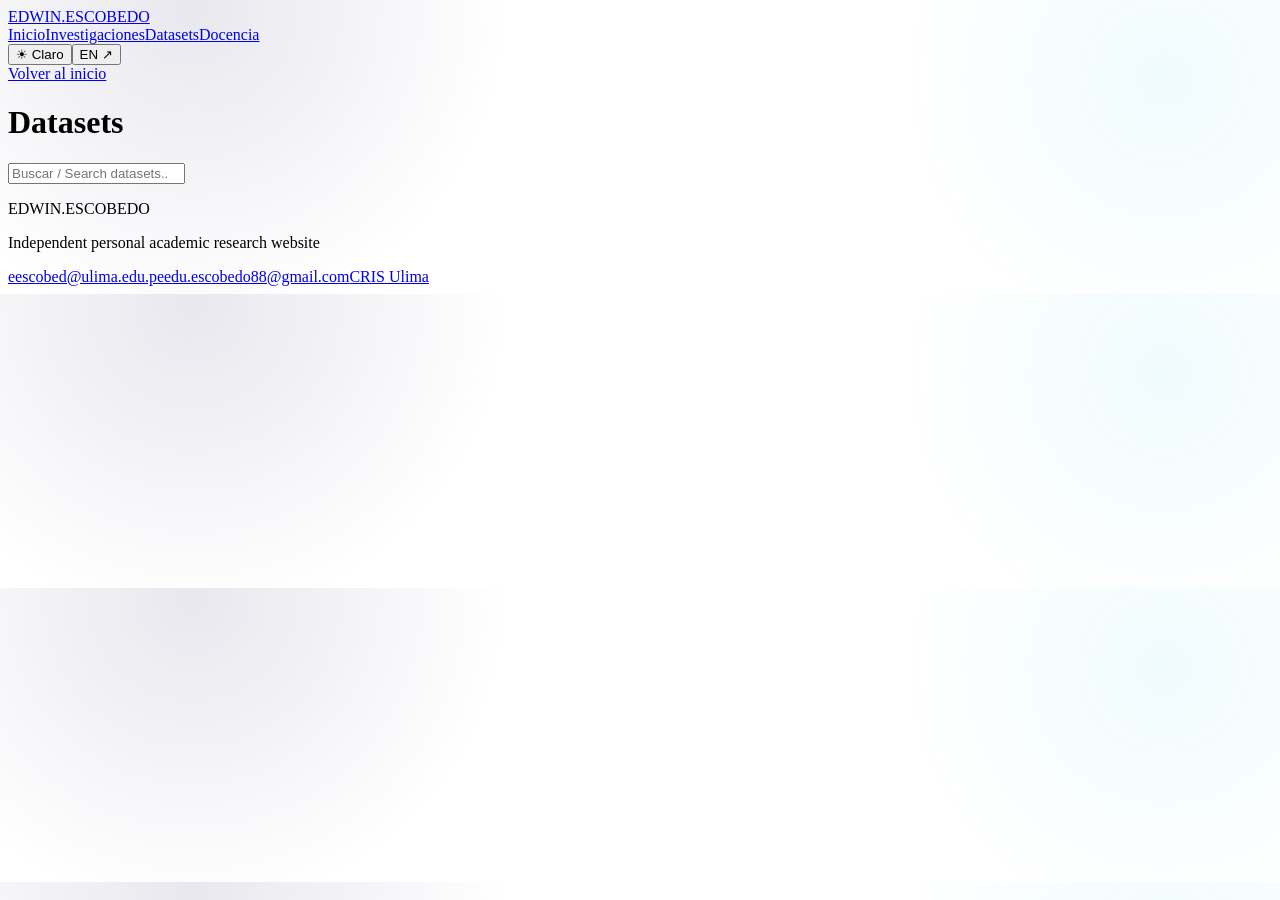
==== datasets.html @ f6b2a687 "Add dedicated website page: datasets.html" ====
<!doctype html><html lang="es"><head><meta charset="utf-8"><meta name="viewport" content="width=device-width,initial-scale=1"><meta name="theme-color" content="#080b16"><title>Edwin Escobedo · Datasets</title><link rel="preconnect" href="https://fonts.googleapis.com"><link rel="preconnect" href="https://fonts.gstatic.com" crossorigin><link href="https://fonts.googleapis.com/css2?family=DM+Sans:wght@400;500;600;700&family=Space+Grotesk:wght@400;500;600;700&display=swap" rel="stylesheet"><link rel="stylesheet" href="site-core.css"><link rel="stylesheet" href="site-v3.css"><link rel="stylesheet" href="site-pages.css"><script>try{document.documentElement.dataset.theme=localStorage.getItem('edwin-theme')||'dark'}catch(e){document.documentElement.dataset.theme='dark'}</script></head><body><header><nav class="container"><a href="index.html#inicio" class="logo">EDWIN<span>.</span>ESCOBEDO</a><div class="subpage-topnav"><a href="index.html" data-text="home">Inicio</a><a href="index.html#investigaciones" data-text="research">Investigaciones</a><a href="datasets.html" data-text="sets">Datasets</a><a href="docencia.html" data-text="teaching">Docencia</a></div><div class="header-controls"><button class="lang" id="themeToggle" type="button">☀ Claro</button><button class="lang" id="lang" type="button">EN ↗</button></div></nav></header><main class="container"><div class="subpage-hero"><a class="subpage-breadcrumb" href="index.html" data-text="back">Volver al inicio</a><h1>Datasets</h1><p class="subpage-lead" data-text="datasetIntro"></p></div><section class="subpage-section"><div class="subpage-controls"><input id="datasetSearch" type="search" aria-label="Search datasets" placeholder="Buscar / Search datasets..."><div class="filters" id="dataFilters"></div></div><div class="dataset-grid" id="datasetGrid"></div><p class="subpage-note" data-text="datasetNote"></p></section><script id="catalogData" type="application/json">[{"id": "signo", "type": "RGB-D", "kind": "signs", "status": "restricted", "url": "https://zenodo.org/records/18990737", "name": "SIGNO-PERU-ISO", "tags": ["LSP", "RGB-D", "17 signantes"], "es": "18 179 secuencias de señas aisladas en LSP. Ficha pública en Zenodo; los archivos requieren un acuerdo de uso de datos debido a información facial identificable.", "en": "18,179 isolated-sign sequences in Peruvian Sign Language. Public Zenodo record; files require a data usage agreement due to identifiable facial information."}, {"id": "textile", "type": "Images", "kind": "textile", "status": "public", "url": "https://data.mendeley.com/datasets/7vb89k93jn/3", "name": "CHINTEXDB-PERU28", "tags": ["1 358 imágenes", "28 clases", "CC BY 4.0"], "es": "Iconografías textiles tradicionales de Chinchero, Perú. Imágenes anotadas para clasificación y preservación del patrimonio cultural.", "en": "Annotated traditional textile iconographies from Chinchero, Peru, for classification and cultural heritage preservation."}, {"id": "food", "type": "Images", "kind": "food", "status": "public", "url": "https://data.mendeley.com/datasets/hxhbbm497d/3", "name": "PeruFoodNet", "tags": ["4 000 imágenes", "40 platos", "CC BY 4.0"], "es": "Colección de imágenes de platos tradicionales del Perú para reconocimiento visual e investigación sobre ingredientes alergénicos.", "en": "Images of traditional Peruvian dishes for visual recognition and research into allergenic ingredients."}, {"id": "facial", "type": "RGB-D", "kind": "face", "status": "pending", "url": null, "name": "Facial-BSL · Expresiones faciales", "tags": ["Libras", "Expresiones dinámicas", "Multimodal"], "es": "Dataset de expresiones faciales dinámicas en Lengua de Señas Brasileña (Libras). El enlace directo al depósito está pendiente de verificar.", "en": "Dynamic facial-expression dataset in Brazilian Sign Language (Libras). Direct repository URL is awaiting verification."}, {"id": "thermal", "type": "Thermal", "kind": "thermal", "status": "pending", "url": null, "name": "Breast Thermography Research", "tags": ["Imágenes térmicas", "Visión computacional", "Investigación"], "es": "Experimentación en termografía mamaria e inteligencia artificial. No se ofrece descarga pública sin confirmar condiciones y permisos.", "en": "Breast thermography and AI research. No public download is offered until access conditions and permissions are confirmed."}]</script></main><footer class="footer"><div class="container footerline"><div><div class="logo">EDWIN<span>.</span>ESCOBEDO</div><p>Independent personal academic research website</p></div><div class="socials"><a href="mailto:eescobed@ulima.edu.pe">eescobed@ulima.edu.pe</a><a href="mailto:edu.escobedo88@gmail.com">edu.escobedo88@gmail.com</a><a href="https://cris.ulima.edu.pe/es/persons/edwin-jonathan-escobedo-cardenas/" target="_blank" rel="noopener">CRIS Ulima</a></div></div></footer><script src="site-pages.js"></script></body></html>
---- site-v3.css ----
/* Edwin Escobedo — Research portfolio V3. Visual language: AI Lab × Scientific Explorer. */
:root{--v3-stroke:#334467;--v3-ghost:#a5bed9;--v3-highlight:#8aeaf7}
html[data-theme="light"]{--v3-stroke:#bed2e5;--v3-ghost:#526780;--v3-highlight:#006b88}
body{background-image:radial-gradient(circle at 15% 3%,#2d2a681c,transparent 28%),radial-gradient(circle at 91% 27%,#11c2e210,transparent 22%)}
header .container{max-width:1370px;width:min(1370px,calc(100% - 35px))}
.navlinks{gap:14px}.navlinks a{white-space:nowrap}.navlinks a[href="#signoperu"]{color:var(--cyan)}
#investigaciones .card,#proyectos .card{position:relative;box-shadow:0 15px 55px #0509180b}
#investigaciones .card:before,#proyectos .card:before{content:"";height:2px;position:absolute;left:23px;right:23px;top:0;background:linear-gradient(90deg,transparent,#61daf344,transparent)}
#datasets .dataset-grid{grid-template-columns:1fr;gap:14px}
.dataset-item{display:grid;grid-template-columns:205px minmax(0,1fr) auto;gap:27px;min-height:180px;align-items:center;background:linear-gradient(116deg,#151f36,#101729 63%);border:1px solid var(--v3-stroke);border-radius:19px;padding:12px 22px 12px 12px;box-shadow:0 12px 40px #0000000a;transition:transform .25s ease,border .25s,box-shadow .25s}
.dataset-item:hover{transform:translateY(-3px);border-color:#72d9f3;box-shadow:0 16px 45px #2d77d61b}
.dataset-item .dataset-visual{height:157px;width:205px;border-radius:14px;overflow:hidden;background:#101c32;position:relative}
.dataset-visual svg{width:100%;height:100%;display:block;transition:transform .6s ease;filter:drop-shadow(0 4px 18px #62bfe41b)}
.dataset-item:hover .dataset-visual svg{transform:scale(1.075)}
.dataset-visual .thumb-caption{position:absolute;bottom:8px;left:9px;background:#081526db;color:#dffbff;font-size:10px;letter-spacing:.04em;padding:4px 7px;border-radius:6px}
.dataset-item .d-sub{font-size:11px;letter-spacing:.11em;text-transform:uppercase;color:#79dbed;font-weight:700}
.dataset-item h3{margin:8px 0 7px;font-size:19px;line-height:1.3;letter-spacing:-.02em}
.dataset-item p{margin:0;color:var(--muted);font-size:13px;line-height:1.65;max-width:700px}
.dataset-item .d-chips{display:flex;flex-wrap:wrap;gap:7px;margin-top:13px}
.dataset-item .d-chips span{font-size:10px;background:#27364b;color:#d6e9ff;border:1px solid #43536c;padding:5px 8px;border-radius:7px}
.dataset-item .d-action{min-width:145px;display:flex;flex-direction:column;align-items:flex-end;gap:8px}
.dataset-item .d-action a{border:1px solid #56bbd0;border-radius:9px;padding:10px 13px;color:#8cedf2;font-size:12px;font-weight:700;white-space:nowrap}
.dataset-item .d-action a:hover{background:#4ad6e525;color:#f9feff}
.dataset-item .d-action .d-note{font-size:11px;color:var(--muted);text-align:right;max-width:170px}
.dataset-item .d-action .d-disabled{border:1px solid #4c556e;color:#a2afc8;border-radius:9px;padding:10px 13px;font-size:12px;white-space:nowrap}
.page-jump{display:inline-flex;align-items:center;gap:7px;border:1px solid var(--line);border-radius:10px;padding:12px 16px;font-size:13px;font-weight:700;color:var(--cyan);background:#18243b}
.page-jump:hover{border-color:#6cdbed;transform:translateY(-2px)}
.section--ecosystem{position:relative;padding-top:115px}.section--ecosystem:before{content:"";position:absolute;inset:35px -12% auto;height:460px;background:radial-gradient(ellipse at 40% 40%,#463ca324,transparent 70%);pointer-events:none;z-index:-1}
.ecosystem-header{display:flex;justify-content:space-between;align-items:end;gap:20px;margin-bottom:33px}
.ecosystem-header .sectionintro{margin:10px 0 0}
.ecosystem-pipeline{display:grid;grid-template-columns:repeat(3,minmax(0,1fr));gap:24px;position:relative}
.eco-card{background:linear-gradient(148deg,#172444,#0c162d);border:1px solid #41547b;border-radius:20px;position:relative;overflow:visible;padding:13px 13px 21px;display:flex;flex-direction:column;min-height:405px;box-shadow:0 24px 65px #05091824;transition:transform .25s,border-color .25s}
.eco-card:hover{transform:translateY(-7px);border-color:#83d8ed}.eco-card:after{content:"→";position:absolute;left:calc(100% + 4px);top:44%;z-index:3;font-size:22px;color:#78dce8}
.eco-card:last-child:after{display:none}
.eco-head{display:flex;align-items:center;gap:11px;padding:4px 6px 11px}
.eco-number{display:grid;place-items:center;width:35px;height:35px;flex:0 0 35px;border-radius:50%;border:1px solid #588fce;color:#99f2f7;background:#192d51;font:700 14px 'Space Grotesk'}
.eco-kicker{font-size:10px;font-weight:700;letter-spacing:.11em;color:#aabbed;text-transform:uppercase}
.eco-image{height:170px;display:grid;place-items:center;overflow:hidden;border-radius:12px;background:#142344}
.eco-image svg{width:100%;height:100%;transition:transform .6s}.eco-card:hover .eco-image svg{transform:scale(1.08)}
.eco-body{padding:17px 7px 3px;display:flex;flex-direction:column;flex:1}
.eco-body h3{font-size:21px;margin:5px 0 10px;line-height:1.2}
.eco-body p{margin:0 0 17px;font-size:13px;line-height:1.7;color:#b6c9df;flex:1}
.eco-years{font-size:11px;font-weight:700;color:#88e7ee;letter-spacing:.02em}
.eco-links{display:flex;flex-wrap:wrap;gap:8px;margin-top:auto}
.eco-links a{font-size:12px;color:#8ef0f6;border:1px solid #445d7e;border-radius:9px;padding:9px 12px;font-weight:700}
.eco-links a:first-child{background:#1b3852}
.eco-links a:hover{border-color:#8ef0f6;background:#225878}
.eco-bottom{color:var(--muted);font-size:12px;line-height:1.6;margin-top:18px}
.stem-showcase{padding:0;display:grid;grid-template-columns:1.04fr .96fr;overflow:hidden;background:linear-gradient(125deg,#102742,#121d36 52%,#27235b);border:1px solid #39547c;border-radius:26px;min-height:355px;position:relative;box-shadow:0 25px 70px #00000019}
.stem-copy{padding:45px 38px 42px 46px;z-index:2}
.stem-copy h2{font-size:clamp(37px,5vw,64px);margin:12px 0 8px;color:#f4f8ff}
.stem-copy p{max-width:540px;color:#c2d4ee;line-height:1.8;font-size:15px}
.stem-copy .stem-role{color:#8bedef;font-size:12px;font-weight:700;letter-spacing:.07em;text-transform:uppercase}
.stem-copy .d-chips{display:flex;flex-wrap:wrap;gap:8px;margin:20px 0 24px}
.stem-copy .d-chips span{font-size:11px;border:1px solid #4a6082;border-radius:7px;background:#243b5970;padding:6px 9px;color:#e2eaff}
.stem-art{min-height:355px;overflow:hidden;position:relative;background:radial-gradient(circle at 56% 42%,#487fe28c,#3c2d7d 49%,#181f4b 82%)}
.stem-art svg{width:100%;height:100%;position:absolute;inset:0;transition:transform .7s}
.stem-showcase:hover .stem-art svg{transform:scale(1.04)}
.stem-showcase .btn{font-size:13px}
.contact-emails{display:flex;flex-wrap:wrap;gap:10px;justify-content:center;margin:6px 0 24px}
.contact-emails a{display:inline-flex;align-items:center;gap:7px;color:#9af0f5;font-size:14px;padding:12px 14px;border-radius:10px;background:#1a3559;border:1px solid #426989;font-weight:600}
.contact-emails a:hover{background:#286385}
/* Light theme overrides are carefully scoped so thumbnails retain their color fidelity. */
html[data-theme="light"] .dataset-item{background:linear-gradient(125deg,#fff,#f0f5fe);box-shadow:0 11px 34px #4271a10d}
html[data-theme="light"] .dataset-item .d-sub{color:#087488}
html[data-theme="light"] .dataset-item .d-chips span{background:#e3edf9;color:#385071;border-color:#cedbea}
html[data-theme="light"] .dataset-item .d-action a{color:#08708a;background:#e5faff;border-color:#76b9c7}
html[data-theme="light"] .dataset-item .d-action a:hover{background:#c0efff}
html[data-theme="light"] .dataset-item .d-action .d-disabled{color:#58647b;background:#eaf0f8;border-color:#d5e0ef}
html[data-theme="light"] .eco-card{background:linear-gradient(148deg,#fff,#edf4fe);border-color:#bfd0e9;box-shadow:0 18px 52px #2d5c890c}
html[data-theme="light"] .eco-number{background:#def4fa;color:#00778b;border-color:#90c2d0}
html[data-theme="light"] .eco-kicker{color:#627092}
html[data-theme="light"] .eco-years{color:#087d87}
html[data-theme="light"] .eco-body p{color:#4c5e77}
html[data-theme="light"] .eco-links a{color:#066c85;border-color:#9cb8d1;background:#e5f3ff}
html[data-theme="light"] .eco-links a:hover{background:#cef4fc}
html[data-theme="light"] .page-jump{background:#ecf7fc;color:#006c85}
html[data-theme="light"] .contact-emails a{background:#e5f4fc;color:#0b6680;border-color:#9ed0e2}
html[data-theme="light"] .section--ecosystem:before{background:radial-gradient(ellipse at 40% 40%,#a4bfff3e,transparent 70%)}
@media(max-width:1150px){.navlinks{gap:10px}.navlinks a{font-size:11px}.dataset-item{grid-template-columns:180px minmax(0,1fr) auto;gap:18px}.dataset-item .dataset-visual{width:180px}}
@media(max-width:960px){.ecosystem-pipeline{gap:15px}.eco-card:after{display:none}.dataset-item{grid-template-columns:160px minmax(0,1fr)}.dataset-item .dataset-visual{width:160px}.dataset-item .d-action{grid-column:2;align-items:flex-start;flex-direction:row;flex-wrap:wrap}.stem-showcase{grid-template-columns:1fr}.stem-art{min-height:270px}}
@media(max-width:700px){.section--ecosystem{padding-top:80px}.ecosystem-header{display:block}.ecosystem-pipeline{grid-template-columns:1fr;gap:15px}.eco-card{min-height:0}.eco-image{height:185px}.dataset-item{grid-template-columns:105px minmax(0,1fr);gap:13px;min-height:140px;padding:10px}.dataset-item .dataset-visual{width:105px;height:122px}.dataset-item h3{font-size:15px}.dataset-item p{font-size:12px}.dataset-item .d-chips{display:none}.dataset-item .d-action{grid-column:1 / -1}.dataset-item .d-action a{font-size:11px}.stem-copy{padding:28px 22px}.stem-art{min-height:240px}.contact-emails a{font-size:12px}.page-jump{margin-top:15px}}
@media(prefers-reduced-motion:reduce){.dataset-item,.eco-card,.stem-art svg,.eco-image svg,.dataset-visual svg{transition:none!important}}
/* Important scientific content remains visible without relying on scroll observer timing. */
.dataset-item.reveal,.eco-card.reveal,.ecosystem-header.reveal,.stem-showcase.reveal{opacity:1!important;transform:none}
.dataset-item.reveal:hover{transform:translateY(-3px)}.eco-card.reveal:hover{transform:translateY(-7px)}
.dataset-nav{margin:0 0 18px}.dataset-nav .page-jump{font-size:12px}
@media(max-width:980px){header nav{gap:9px}.logo{font-size:18px}.header-controls{gap:6px}.navlinks.open{max-height:72vh;overflow-y:auto}}
@media(max-width:700px){header .container{width:calc(100% - 22px)}header nav{gap:5px}.logo{font-size:17px;letter-spacing:-.8px}header .lang{padding:7px 9px;font-size:11px}.header-controls{margin-left:auto;gap:5px}.theme-switch{min-width:76px}.menu{padding:4px;font-size:20px;flex-shrink:0} .dataset-item .d-action{padding:3px 0 7px}}
.portrait-unavailable:before{content:'EE';width:228px;height:228px;border-radius:50%;display:grid;place-items:center;background:linear-gradient(120deg,#245c91,#463b8b);border:4px solid #86dae9;color:white;font:700 80px 'Space Grotesk',sans-serif;box-shadow:0 0 48px #84e3f18c}
.g1{right:0}
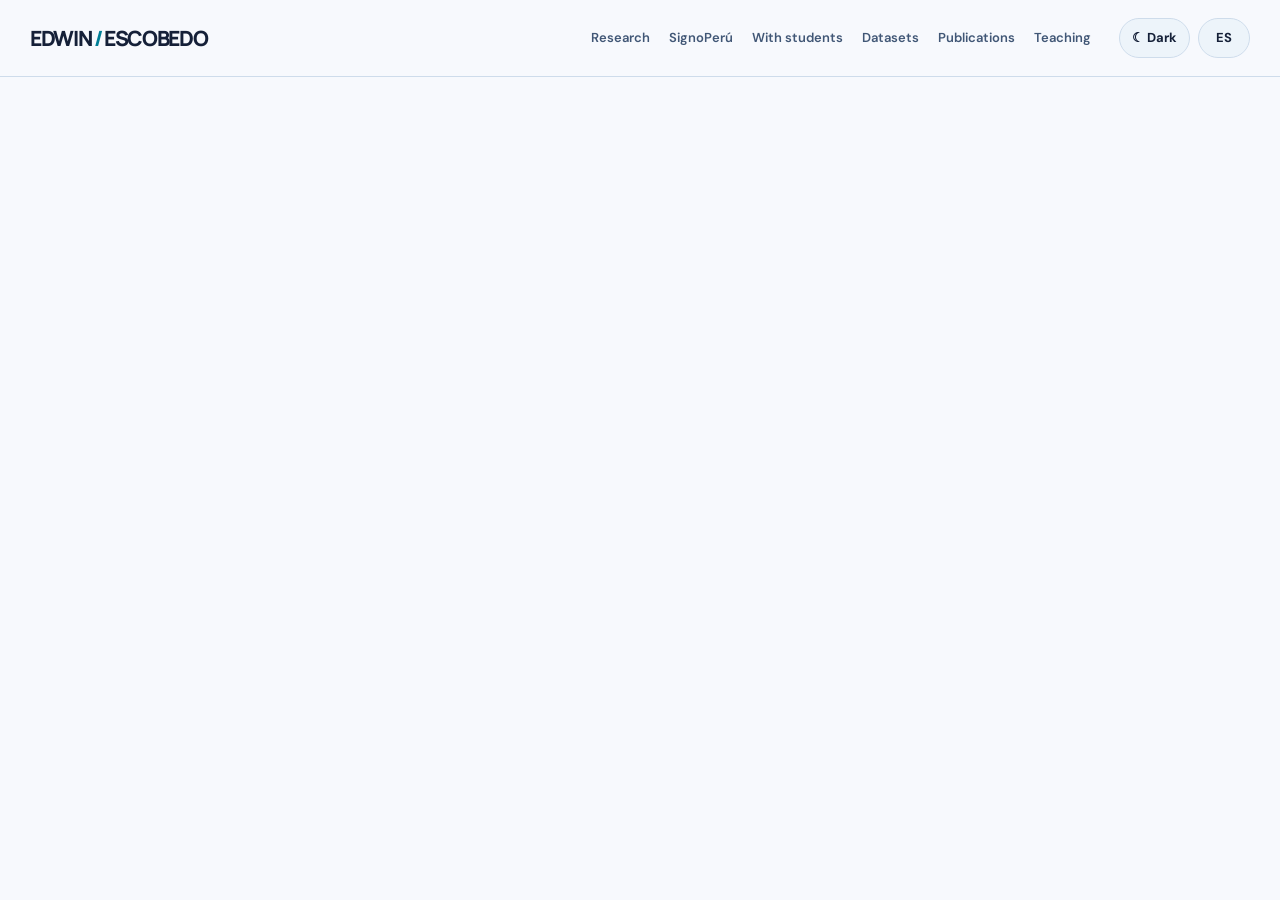
==== commit c4efbec6: "Publish editorial research portfolio V4: datasets.html" ====
--- a/datasets.html
+++ b/datasets.html
@@ -1 +1,24 @@
-<!doctype html><html lang="es"><head><meta charset="utf-8"><meta name="viewport" content="width=device-width,initial-scale=1"><meta name="theme-color" content="#080b16"><title>Edwin Escobedo · Datasets</title><link rel="preconnect" href="https://fonts.googleapis.com"><link rel="preconnect" href="https://fonts.gstatic.com" crossorigin><link href="https://fonts.googleapis.com/css2?family=DM+Sans:wght@400;500;600;700&family=Space+Grotesk:wght@400;500;600;700&display=swap" rel="stylesheet"><link rel="stylesheet" href="site-core.css"><link rel="stylesheet" href="site-v3.css"><link rel="stylesheet" href="site-pages.css"><script>try{document.documentElement.dataset.theme=localStorage.getItem('edwin-theme')||'dark'}catch(e){document.documentElement.dataset.theme='dark'}</script></head><body><header><nav class="container"><a href="index.html#inicio" class="logo">EDWIN<span>.</span>ESCOBEDO</a><div class="subpage-topnav"><a href="index.html" data-text="home">Inicio</a><a href="index.html#investigaciones" data-text="research">Investigaciones</a><a href="datasets.html" data-text="sets">Datasets</a><a href="docencia.html" data-text="teaching">Docencia</a></div><div class="header-controls"><button class="lang" id="themeToggle" type="button">☀ Claro</button><button class="lang" id="lang" type="button">EN ↗</button></div></nav></header><main class="container"><div class="subpage-hero"><a class="subpage-breadcrumb" href="index.html" data-text="back">Volver al inicio</a><h1>Datasets</h1><p class="subpage-lead" data-text="datasetIntro"></p></div><section class="subpage-section"><div class="subpage-controls"><input id="datasetSearch" type="search" aria-label="Search datasets" placeholder="Buscar / Search datasets..."><div class="filters" id="dataFilters"></div></div><div class="dataset-grid" id="datasetGrid"></div><p class="subpage-note" data-text="datasetNote"></p></section><script id="catalogData" type="application/json">[{"id": "signo", "type": "RGB-D", "kind": "signs", "status": "restricted", "url": "https://zenodo.org/records/18990737", "name": "SIGNO-PERU-ISO", "tags": ["LSP", "RGB-D", "17 signantes"], "es": "18 179 secuencias de señas aisladas en LSP. Ficha pública en Zenodo; los archivos requieren un acuerdo de uso de datos debido a información facial identificable.", "en": "18,179 isolated-sign sequences in Peruvian Sign Language. Public Zenodo record; files require a data usage agreement due to identifiable facial information."}, {"id": "textile", "type": "Images", "kind": "textile", "status": "public", "url": "https://data.mendeley.com/datasets/7vb89k93jn/3", "name": "CHINTEXDB-PERU28", "tags": ["1 358 imágenes", "28 clases", "CC BY 4.0"], "es": "Iconografías textiles tradicionales de Chinchero, Perú. Imágenes anotadas para clasificación y preservación del patrimonio cultural.", "en": "Annotated traditional textile iconographies from Chinchero, Peru, for classification and cultural heritage preservation."}, {"id": "food", "type": "Images", "kind": "food", "status": "public", "url": "https://data.mendeley.com/datasets/hxhbbm497d/3", "name": "PeruFoodNet", "tags": ["4 000 imágenes", "40 platos", "CC BY 4.0"], "es": "Colección de imágenes de platos tradicionales del Perú para reconocimiento visual e investigación sobre ingredientes alergénicos.", "en": "Images of traditional Peruvian dishes for visual recognition and research into allergenic ingredients."}, {"id": "facial", "type": "RGB-D", "kind": "face", "status": "pending", "url": null, "name": "Facial-BSL · Expresiones faciales", "tags": ["Libras", "Expresiones dinámicas", "Multimodal"], "es": "Dataset de expresiones faciales dinámicas en Lengua de Señas Brasileña (Libras). El enlace directo al depósito está pendiente de verificar.", "en": "Dynamic facial-expression dataset in Brazilian Sign Language (Libras). Direct repository URL is awaiting verification."}, {"id": "thermal", "type": "Thermal", "kind": "thermal", "status": "pending", "url": null, "name": "Breast Thermography Research", "tags": ["Imágenes térmicas", "Visión computacional", "Investigación"], "es": "Experimentación en termografía mamaria e inteligencia artificial. No se ofrece descarga pública sin confirmar condiciones y permisos.", "en": "Breast thermography and AI research. No public download is offered until access conditions and permissions are confirmed."}]</script></main><footer class="footer"><div class="container footerline"><div><div class="logo">EDWIN<span>.</span>ESCOBEDO</div><p>Independent personal academic research website</p></div><div class="socials"><a href="mailto:eescobed@ulima.edu.pe">eescobed@ulima.edu.pe</a><a href="mailto:edu.escobedo88@gmail.com">edu.escobedo88@gmail.com</a><a href="https://cris.ulima.edu.pe/es/persons/edwin-jonathan-escobedo-cardenas/" target="_blank" rel="noopener">CRIS Ulima</a></div></div></footer><script src="site-pages.js"></script></body></html>+<!doctype html>
+<html lang="en">
+<head>
+<meta charset="utf-8">
+<meta name="viewport" content="width=device-width,initial-scale=1">
+<meta name="theme-color" content="#09101d">
+<meta name="description" content="Public and restricted research datasets and their real availability.">
+<meta property="og:type" content="website">
+<meta property="og:title" content="Datasets | Edwin Escobedo">
+<meta property="og:description" content="Public and restricted research datasets and their real availability.">
+<link rel="canonical" href="https://edwinescobedo.github.io/datasets.html">
+<title>Datasets | Edwin Escobedo</title>
+<link rel="icon" href="assets/icon.svg" type="image/svg+xml">
+<link rel="stylesheet" href="style.css?v=4.1">
+<script src="content.js?v=4.1" defer></script>
+<script src="app.js?v=4.1" defer></script>
+</head>
+<body data-page="datasets">
+<div id="site-header"></div>
+<main id="app"></main>
+<div id="site-footer"></div>
+<noscript><p style="margin:6rem auto;max-width:40rem">JavaScript is required for this interactive research portfolio. View the author's public research profile at <a href="https://cris.ulima.edu.pe/es/persons/edwin-jonathan-escobedo-cardenas/">CRIS Ulima</a>.</p></noscript>
+</body>
+</html>
--- a/style.css
+++ b/style.css
@@ -0,0 +1,22 @@
+@import url('https://fonts.googleapis.com/css2?family=DM+Sans:wght@400;500;600;700&family=Manrope:wght@400;500;600;700;800&display=swap');
+:root{color-scheme:dark;--bg:#09101d;--bg-soft:#0c1728;--card:#121e32;--surface:#152139;--surface2:#192943;--border:#2b3952;--text:#eef4ff;--muted:#abbad3;--faint:#8395b1;--accent:#51d9e5;--accent-dark:#03131c;--purple:#a7a1fc;--shadow:0 18px 45px #02061455;--radius:19px}
+:root[data-theme=light]{color-scheme:light;--bg:#f7f9fd;--bg-soft:#edf3fa;--card:#ffffff;--surface:#edf4fa;--surface2:#e8eff8;--border:#cedceb;--text:#152038;--muted:#415776;--faint:#61738d;--accent:#007f97;--accent-dark:#ffffff;--purple:#6451a7;--shadow:0 14px 34px #53688818}
+*{box-sizing:border-box}html{scroll-behavior:smooth}body{margin:0;background:var(--bg);color:var(--text);font:400 16px/1.65 'DM Sans',sans-serif;-webkit-font-smoothing:antialiased}a{color:inherit;text-decoration:none}button,input,select{font:inherit}button{cursor:pointer}img{max-width:100%;display:block}figure{margin:0}.shell{width:min(1220px,calc(100% - 60px));margin:0 auto}.sr-only{position:absolute;width:1px;height:1px;overflow:hidden;clip:rect(0,0,0,0)}:focus-visible{outline:3px solid var(--accent);outline-offset:3px}
+.site-header{position:sticky;top:0;z-index:100;background:color-mix(in srgb,var(--bg) 93%,transparent);backdrop-filter:blur(16px);border-bottom:1px solid var(--border)}.nav-shell{min-height:76px;display:flex;align-items:center;gap:20px}.brand{white-space:nowrap;font-family:Manrope,sans-serif;font-weight:800;letter-spacing:-.065em;font-size:21px}.brand span{color:var(--accent)}.main-nav{margin-left:auto;display:flex;gap:19px;align-items:center}.main-nav a{font-size:13px;font-weight:600;color:var(--muted);transition:color .15s}.main-nav a:hover,.main-nav a:focus{color:var(--accent)}.switches{display:flex;gap:8px;margin-left:8px}.switch,.menu-switch{border:1px solid var(--border);background:var(--surface);border-radius:20px;color:var(--text);font-size:13px;font-weight:700;min-width:52px;padding:8px 12px}.switch:hover,.menu-switch:hover{border-color:var(--accent)}.menu-switch{display:none;font-size:19px}
+.eyebrow{display:inline-flex;gap:7px;align-items:center;color:var(--accent);font:700 11px/1.3 Manrope,sans-serif;letter-spacing:.18em;text-transform:uppercase}.hero{display:grid;grid-template-columns:1fr .94fr;gap:62px;align-items:center;min-height:550px;padding:90px 0 75px}.author-inline{display:flex;align-items:center;gap:13px;color:var(--muted);font-size:13px;font-weight:500;max-width:565px;margin-bottom:36px}.author-inline img{width:47px;height:47px;border-radius:12px;object-fit:cover;object-position:center top;border:1px solid var(--border)}h1,h2,h3,p{margin-top:0}h1,h2,h3{font-family:Manrope,sans-serif;letter-spacing:-.045em;line-height:1.22}.hero h1{font-weight:800;font-size:clamp(39px,4.6vw,69px);max-width:710px;margin:19px 0 24px}.hero-content>p{color:var(--muted);font-size:17px;max-width:600px;line-height:1.85}.actions{display:flex;flex-wrap:wrap;gap:10px;margin-top:29px}.button{border:1px solid var(--border);padding:12px 18px;display:inline-flex;align-items:center;justify-content:center;gap:9px;border-radius:10px;font-size:13px;font-weight:700;line-height:1.4;transition:transform .18s,border-color .18s,background .18s;min-height:43px}.button:hover{transform:translateY(-2px);border-color:var(--accent)}.button.primary{border-color:transparent;background:linear-gradient(105deg,#52dce4,#a49bfa);color:#082135}.button.secondary{background:var(--surface);color:var(--text)}.button.subtle{background:transparent;color:var(--accent);border-color:var(--border)}.text-link{font-size:13px;font-weight:800;color:var(--accent);display:inline-flex;align-items:center;gap:6px}.text-link:hover{text-decoration:underline}.hero-visual{background:var(--card);border:1px solid var(--border);border-radius:var(--radius);overflow:hidden;box-shadow:var(--shadow)}.hero-project-image{display:block;height:345px}.hero-project-image .visual{height:100%;border-radius:0}.hero-project-caption{display:flex;flex-direction:column;padding:20px 24px 23px;gap:9px}.hero-project-caption strong{font:800 19px Manrope,sans-serif}.hero-project-caption .text-link{margin-top:2px}
+.visual{position:relative;overflow:hidden;height:100%;width:100%;background:linear-gradient(135deg,#163e57,#1b234b)}.visual img{object-fit:cover;width:100%;height:100%;transition:transform .35s ease}.visual figcaption{position:absolute;right:10px;bottom:10px;padding:5px 8px;font-size:10px;color:#e7efff;background:#071424ba;border:1px solid #ffffff29;border-radius:5px}.card-image:hover img,.stage-card:hover img{transform:scale(1.04)}
+.section{padding:74px 0;scroll-margin-top:85px}.section+.section{border-top:1px solid var(--border)}.section-head{display:flex;align-items:end;justify-content:space-between;gap:35px;margin-bottom:29px}.section-head h2{font-size:clamp(28px,3.2vw,44px);margin:8px 0 10px}.section-head p{color:var(--muted);max-width:770px;margin:0;line-height:1.75}.section-head>.button{flex-shrink:0}.research-grid{display:grid;grid-template-columns:repeat(3,minmax(0,1fr));gap:18px}.research-card{background:var(--card);border:1px solid var(--border);border-radius:var(--radius);overflow:hidden;display:flex;flex-direction:column;min-width:0;transition:border-color .18s,transform .18s}.research-card:hover,.stage-card:hover,.student-card:hover{border-color:var(--accent);transform:translateY(-3px)}.research-card .card-image{height:213px;display:block;overflow:hidden}.research-copy{padding:23px;display:flex;flex-direction:column;flex:1}.card-meta{display:flex;flex-wrap:wrap;gap:7px;margin-bottom:10px}.card-meta span{color:var(--accent);font-size:10px;letter-spacing:.035em;font-weight:700;padding:4px 8px;border:1px solid color-mix(in srgb,var(--accent) 28%,var(--border));border-radius:5px}.research-copy h3{font-size:19px;letter-spacing:-.035em;margin:8px 0 10px}.research-copy h3 a:hover{color:var(--accent)}.research-copy p{color:var(--muted);font-size:13.5px;line-height:1.75;margin-bottom:18px}.card-bottom{margin-top:auto;display:flex;justify-content:space-between;gap:10px;align-items:center;border-top:1px solid var(--border);padding-top:16px}.card-bottom small{display:none;color:var(--faint);font-size:10px}.research-card.featured-card{grid-column:span 3;display:grid;grid-template-columns:1.06fr 1fr;min-height:360px}.featured-card .card-image{order:2;height:100%;max-height:450px}.featured-card .research-copy{padding:45px;order:1;justify-content:center}.featured-card .research-copy h3{font-size:clamp(25px,2.6vw,37px)}.featured-card .research-copy p{font-size:15px}.featured-card .card-bottom small{display:block}
+.special-section{background:var(--bg-soft);border-block:1px solid var(--border)}.signo-grid{display:grid;grid-template-columns:repeat(3,minmax(0,1fr));gap:20px}.stage-card{border:1px solid var(--border);border-radius:var(--radius);background:var(--card);padding:17px;transition:transform .18s,border-color .18s;display:flex;flex-direction:column;min-width:0}.stage-label{display:flex;justify-content:space-between;align-items:center;font:800 21px Manrope,sans-serif;color:var(--accent);margin-bottom:14px}.stage-label span{font:700 12px Manrope,sans-serif;color:var(--muted)}.stage-card .visual{height:177px;border-radius:11px}.stage-card h3{font-size:19px;margin:20px 0 9px}.stage-card p{color:var(--muted);font-size:13px;line-height:1.7;flex:1}.stage-card>.text-link{margin-top:12px;margin-bottom:5px}
+.student-grid{display:grid;grid-template-columns:repeat(2,minmax(0,1fr));gap:20px}.student-card{border:1px solid var(--border);background:var(--card);border-radius:var(--radius);overflow:hidden;transition:border-color .18s,transform .18s;display:flex;min-height:275px}.student-visual{width:38%;flex-shrink:0}.student-visual .visual{height:100%}.student-copy{padding:24px;display:flex;flex-direction:column;align-items:flex-start;min-width:0}.student-copy .eyebrow{font-size:10px}.student-copy h3{font-size:19px;margin:11px 0 7px}.student-copy>strong{font-size:12px;color:var(--accent)}.student-copy p{color:var(--muted);font-size:13px;line-height:1.75;margin:14px 0 15px}.student-copy small{color:var(--faint);font-size:10.5px;margin-top:auto;padding-top:10px}.student-copy .button{padding:9px 12px;font-size:12px}
+.dataset-list,.publication-list{display:grid;gap:13px}.dataset-row{display:grid;grid-template-columns:240px minmax(0,1fr) 185px;gap:22px;align-items:center;padding:13px;border:1px solid var(--border);border-radius:var(--radius);background:var(--card)}.dataset-photo .visual{height:145px;border-radius:11px}.dataset-info h3{font-size:19px;margin:9px 0 8px}.dataset-info p{font-size:13px;color:var(--muted);margin-bottom:11px}.dataset-tags{display:flex;gap:7px;flex-wrap:wrap}.dataset-tags span{border-radius:6px;background:var(--surface2);padding:4px 9px;color:var(--muted);font-size:11px}.dataset-action{display:flex;flex-direction:column;align-items:stretch;text-align:center;gap:14px}.dataset-action .button{font-size:12px}.dataset-action .minor{font-size:12px;color:var(--muted)}.dataset-action .minor:hover{color:var(--accent)}.pending{font-size:12px;border-radius:9px;border:1px solid var(--border);padding:10px;color:var(--faint)}
+.publication-row{background:var(--card);border:1px solid var(--border);border-radius:14px;padding:19px 22px;display:grid;grid-template-columns:58px 1fr auto;align-items:center;gap:20px}.publication-year{font-size:13px;color:var(--accent);font-weight:800}.pub-venue{font-size:11px;color:var(--faint)}.publication-row h3{font-size:15px;line-height:1.55;font-weight:700;margin:5px 0 0}.publication-row .button{min-width:65px}
+.about-strip{padding:50px 0;background:var(--bg-soft);border-block:1px solid var(--border)}.about-flex{display:flex;justify-content:space-between;align-items:center;gap:50px}.about-flex h2{font-size:29px;margin:8px 0}.about-flex p{font-size:14px;color:var(--muted);max-width:780px;margin:0}.about-flex .button{flex-shrink:0}.contact-card{background:linear-gradient(125deg,var(--card),var(--bg-soft));border:1px solid var(--border);border-radius:24px;padding:35px 40px;display:grid;grid-template-columns:1fr auto;gap:30px}.contact-card h2{font-size:28px;margin:9px 0}.contact-card p{color:var(--muted);margin:0}.contact-mails{display:flex;flex-direction:column;justify-content:center;gap:10px}.contact-mails a{display:flex;flex-direction:column;gap:1px;padding:8px 18px;border-radius:9px;border:1px solid var(--border);font-size:10px;color:var(--muted)}.contact-mails strong{font-size:13px;color:var(--accent)}.contact-mails a:hover{border-color:var(--accent)}.site-footer{border-top:1px solid var(--border);margin-top:60px}.footer-wrap{padding:27px 0 37px;display:flex;align-items:center;justify-content:space-between;gap:40px}.footer-wrap b{font:800 15px Manrope,sans-serif}.footer-wrap p{margin:5px 0 0;max-width:560px;font-size:11px;color:var(--faint)}.footer-links{display:flex;align-items:center;gap:22px;flex-wrap:wrap}.footer-links .text-link{font-size:12px}
+.page-hero{padding:70px 0 30px}.page-hero h1{max-width:900px;font-size:clamp(35px,4.5vw,56px);margin:13px 0 15px}.page-hero p{font-size:16px;color:var(--muted);max-width:800px}.back-link{font-size:12px;color:var(--faint);display:block;margin-bottom:28px}.back-link:hover{color:var(--accent)}.page-section{padding-top:15px}.filter-bar{display:flex;gap:12px;margin-bottom:23px}.filter-bar input,.filter-bar select{background:var(--card);color:var(--text);border:1px solid var(--border);padding:12px 15px;border-radius:10px;outline-offset:2px}.filter-bar input{flex:1;min-width:0}.filter-bar select{min-width:190px}.catalog-grid{display:grid;grid-template-columns:repeat(3,minmax(0,1fr));gap:18px}.catalog-grid .card-image{height:200px}
+.advising-panel{margin-top:55px;border-top:1px solid var(--border);padding-top:45px}.thesis-grid{display:grid;grid-template-columns:repeat(3,minmax(0,1fr));gap:13px}.thesis-item{padding:19px;border:1px solid var(--border);border-radius:13px;background:var(--card)}.thesis-item span{font-size:11px;color:var(--accent);font-weight:700}.thesis-item strong{display:block;margin-top:8px;font-size:13px}.thesis-item p{font-size:11px;color:var(--faint);margin:8px 0 0}.tiny-note{font-size:12px;color:var(--faint);margin:20px 0 0}
+.teaching-flex{display:grid;grid-template-columns:1.45fr .85fr;gap:23px}.teaching-panel,.teaching-aside{border:1px solid var(--border);background:var(--card);border-radius:19px;padding:29px}.teaching-panel h2,.teaching-aside h2{font-size:25px;margin:4px 0 25px}.career-items p{display:flex;gap:18px;align-items:baseline;color:var(--muted);border-top:1px solid var(--border);padding-top:19px;margin-top:19px}.career-items span{color:var(--accent);font-size:12px;font-weight:800}.teaching-aside p{color:var(--muted);font-size:14px}.teaching-aside .text-link{margin-top:25px}
+.detail-top{padding:55px 0 40px}.detail-hero{display:grid;grid-template-columns:1fr 42%;gap:42px;align-items:center}.detail-heading h1{font-size:clamp(36px,4vw,57px);margin:19px 0}.detail-heading>p{color:var(--muted);font-size:17px;line-height:1.9}.detail-hero>.visual{height:350px;border:1px solid var(--border);border-radius:var(--radius)}.detail-body{display:grid;grid-template-columns:1fr 320px;gap:40px;border-block:1px solid var(--border);padding:47px 0}.case-number{grid-column:1/-1;color:var(--accent);font-weight:800;font-size:12px;letter-spacing:.1em}.case-sections article{display:grid;grid-template-columns:140px 1fr;gap:0 35px;border-bottom:1px solid var(--border);padding:27px 0}.case-sections .eyebrow{grid-row:span 2;padding-top:8px}.case-sections h2{font-size:23px;margin:0 0 8px}.case-sections p{grid-column:2;color:var(--muted);margin:0;font-size:15px}.case-aside{border-radius:16px;background:var(--card);border:1px solid var(--border);padding:24px;align-self:start}.case-aside h3{font-size:14px;margin:13px 0 6px}.case-aside p{font-size:13px;color:var(--muted)}.resource-links{display:flex;flex-direction:column;gap:12px}.empty-pubs{padding:20px;background:var(--card);border:1px solid var(--border);border-radius:13px;color:var(--muted)}.related-grid{grid-template-columns:repeat(3,minmax(0,1fr))}
+@media(max-width:1150px){.nav-shell{gap:14px}.main-nav{gap:10px}.main-nav a{font-size:12px}.brand{font-size:18px}.hero{gap:28px}.dataset-row{grid-template-columns:210px minmax(0,1fr) 172px}.student-card{flex-direction:column}.student-visual{width:100%;height:145px}.student-copy{flex:1}}
+@media(max-width:900px){.shell{width:min(100% - 36px,1220px)}.nav-shell{min-height:67px}.menu-switch{display:block}.main-nav{position:absolute;top:67px;left:0;right:0;background:var(--card);border-bottom:1px solid var(--border);padding:18px 25px;display:none;flex-direction:column;align-items:flex-start;margin:0;gap:13px}.main-nav.show{display:flex}.switches{margin-left:auto}.hero{min-height:0;grid-template-columns:1fr;padding:50px 0}.hero-visual{max-width:740px}.hero-project-image{height:260px}.research-grid,.catalog-grid{grid-template-columns:repeat(2,minmax(0,1fr))}.research-card.featured-card{grid-column:span 2}.signo-grid{gap:12px}.stage-card{padding:13px}.stage-card h3{font-size:17px}.stage-card .visual{height:130px}.dataset-row{grid-template-columns:180px minmax(0,1fr)}.dataset-photo .visual{height:155px}.dataset-action{grid-column:2;align-items:flex-start;text-align:left;flex-direction:row}.dataset-action .button{min-height:38px}.detail-body{grid-template-columns:1fr}.case-number{grid-column:1}.case-aside{width:100%}}
+@media(max-width:650px){.shell{width:calc(100% - 30px)}.brand{font-size:17px}.switches{gap:5px}.switch{padding:8px 10px;min-width:auto}.switch span{display:none}.hero{padding:37px 0 43px}.hero h1{font-size:clamp(35px,10vw,48px)}.hero-content>p{font-size:15px}.author-inline{margin-bottom:22px}.hero-project-image{height:200px}.section{padding:54px 0}.section-head{display:block;margin-bottom:21px}.section-head .button{margin-top:20px}.section-head h2{font-size:29px}.research-grid,.catalog-grid,.signo-grid,.student-grid,.thesis-grid{grid-template-columns:1fr}.research-card.featured-card{grid-column:auto;display:flex;flex-direction:column}.featured-card .card-image{order:0;height:200px}.featured-card .research-copy{padding:22px;order:1}.featured-card .research-copy h3{font-size:23px}.research-card .card-image{height:190px}.signo-grid{gap:15px}.stage-card .visual{height:185px}.student-card{flex-direction:row;min-height:0}.student-visual{width:32%;height:auto}.student-copy{padding:18px}.student-copy h3{font-size:16px}.student-copy p{font-size:12px}.dataset-row{grid-template-columns:110px minmax(0,1fr);gap:13px}.dataset-photo .visual{height:120px}.dataset-info h3{font-size:16px}.dataset-info p{font-size:12px}.dataset-info .card-meta{font-size:9px}.dataset-action{grid-column:1/-1}.publication-row{grid-template-columns:46px 1fr;gap:10px}.publication-row>div:last-child{grid-column:2}.publication-row h3{font-size:13px}.about-flex,.footer-wrap{display:block}.about-flex .button{margin-top:22px}.footer-links{margin-top:19px}.contact-card{padding:22px;grid-template-columns:1fr}.contact-card h2{font-size:24px}.contact-mails{min-width:0}.contact-mails strong{overflow-wrap:anywhere}.page-hero{padding:44px 0 20px}.page-hero h1{font-size:34px}.filter-bar{flex-direction:column}.filter-bar select{min-width:0}.detail-hero{grid-template-columns:1fr}.detail-hero>.visual{height:240px}.detail-heading h1{font-size:36px}.detail-body{gap:23px}.case-sections article{display:block}.case-sections h2{margin-top:12px}.case-sections p{margin-top:10px}.teaching-flex{grid-template-columns:1fr}}
+@media(max-width:420px){.student-card{flex-direction:column}.student-visual{width:100%;height:160px}.student-copy{padding:20px}}
+@media(prefers-reduced-motion:reduce){*,*:before,*:after{scroll-behavior:auto!important;animation:none!important;transition:none!important}}
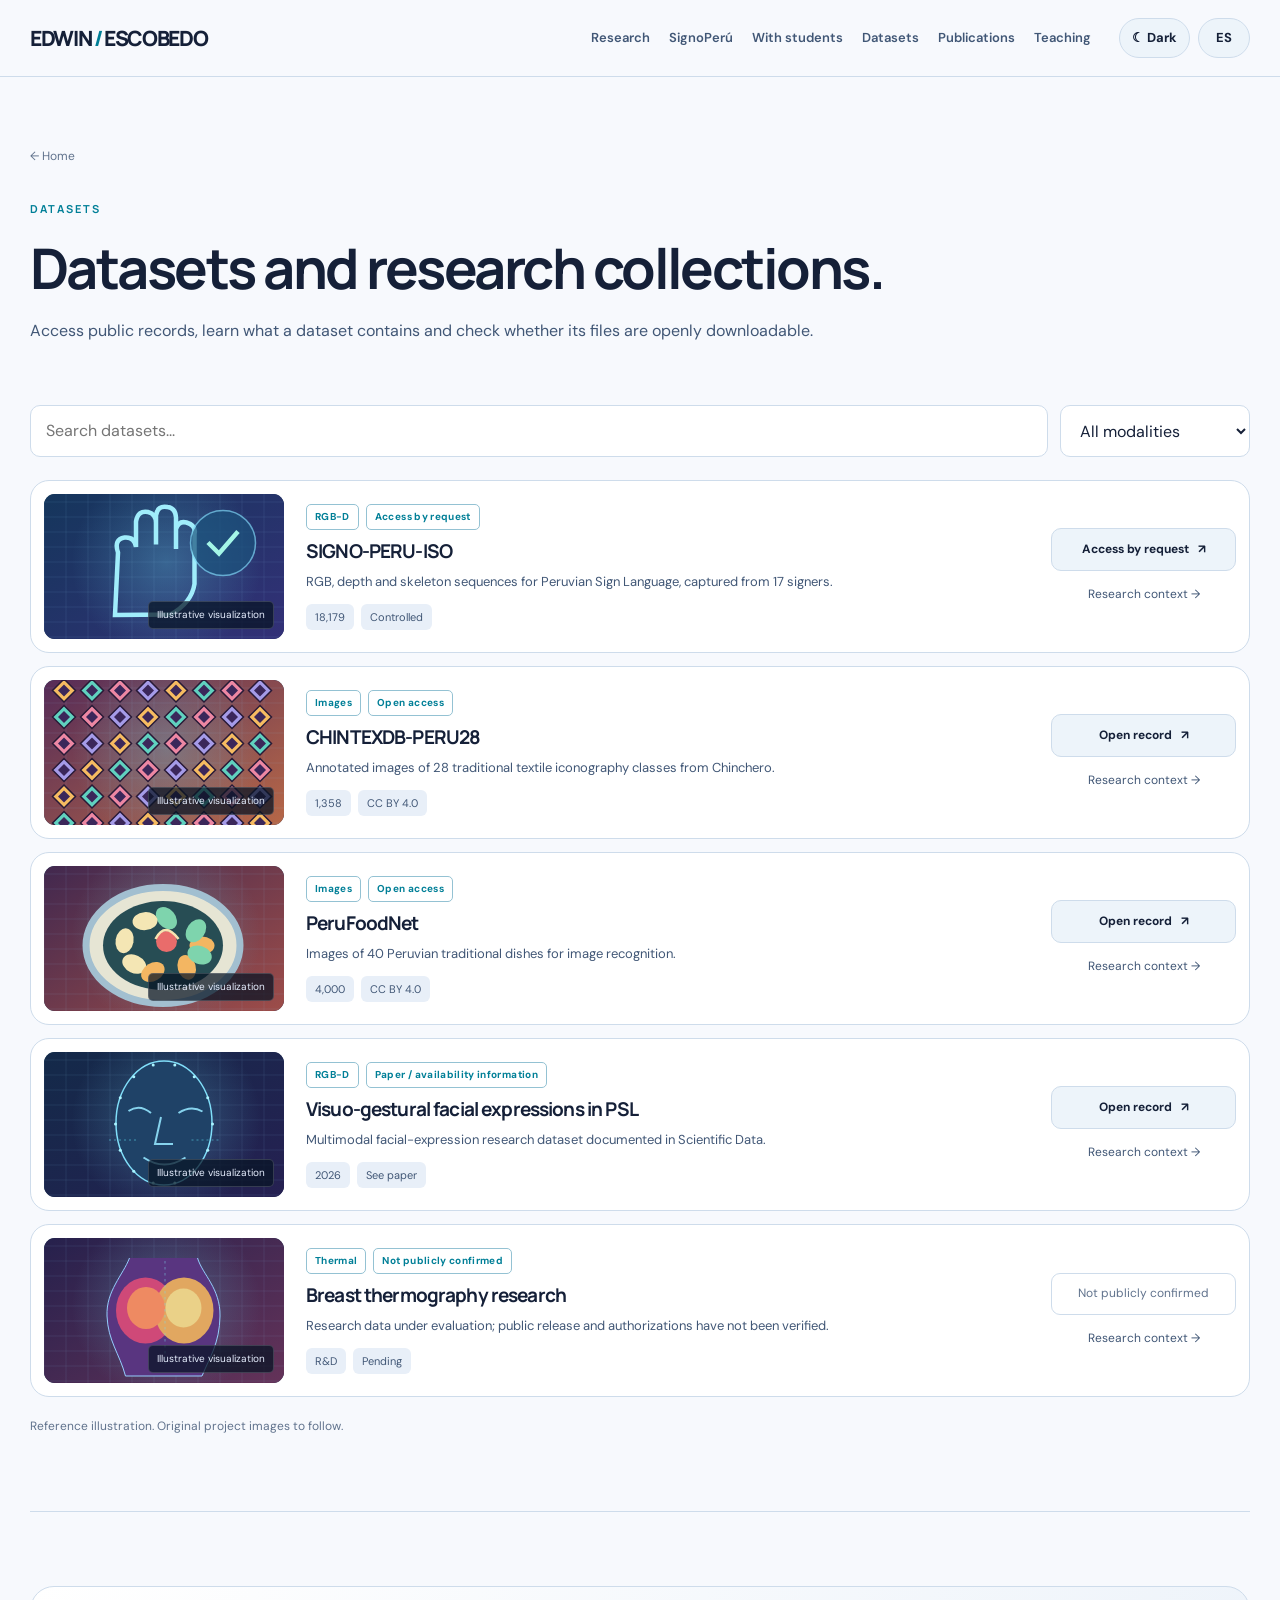
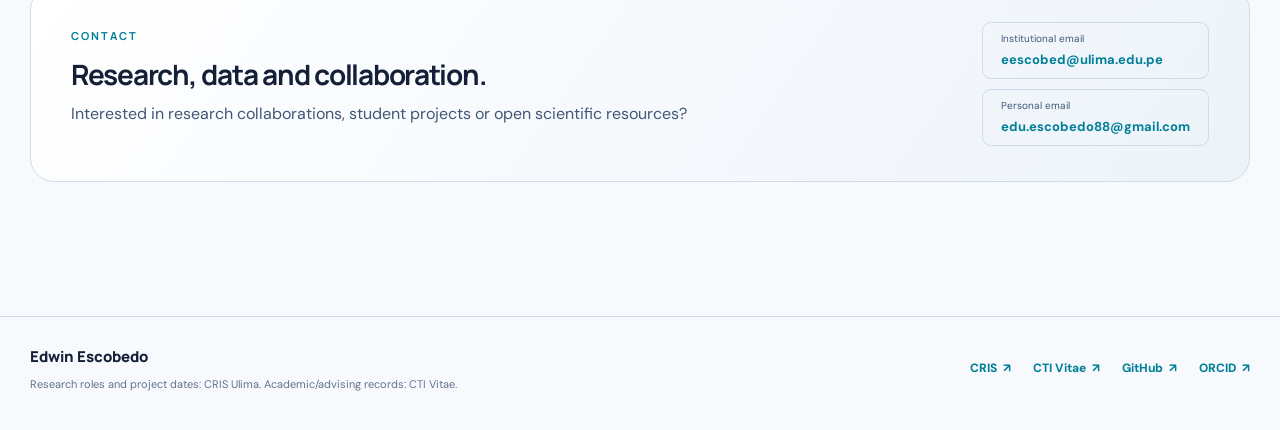
==== commit fdf3f9d6: "Finalize research portfolio V5: datasets.html" ====
--- a/datasets.html
+++ b/datasets.html
@@ -11,9 +11,9 @@
 <link rel="canonical" href="https://edwinescobedo.github.io/datasets.html">
 <title>Datasets | Edwin Escobedo</title>
 <link rel="icon" href="assets/icon.svg" type="image/svg+xml">
-<link rel="stylesheet" href="style.css?v=4.1">
-<script src="content.js?v=4.1" defer></script>
-<script src="app.js?v=4.1" defer></script>
+<link rel="stylesheet" href="style.css?v=5.0">
+<script src="content.js?v=5.0" defer></script>
+<script src="app.js?v=5.0" defer></script>
 </head>
 <body data-page="datasets">
 <div id="site-header"></div>
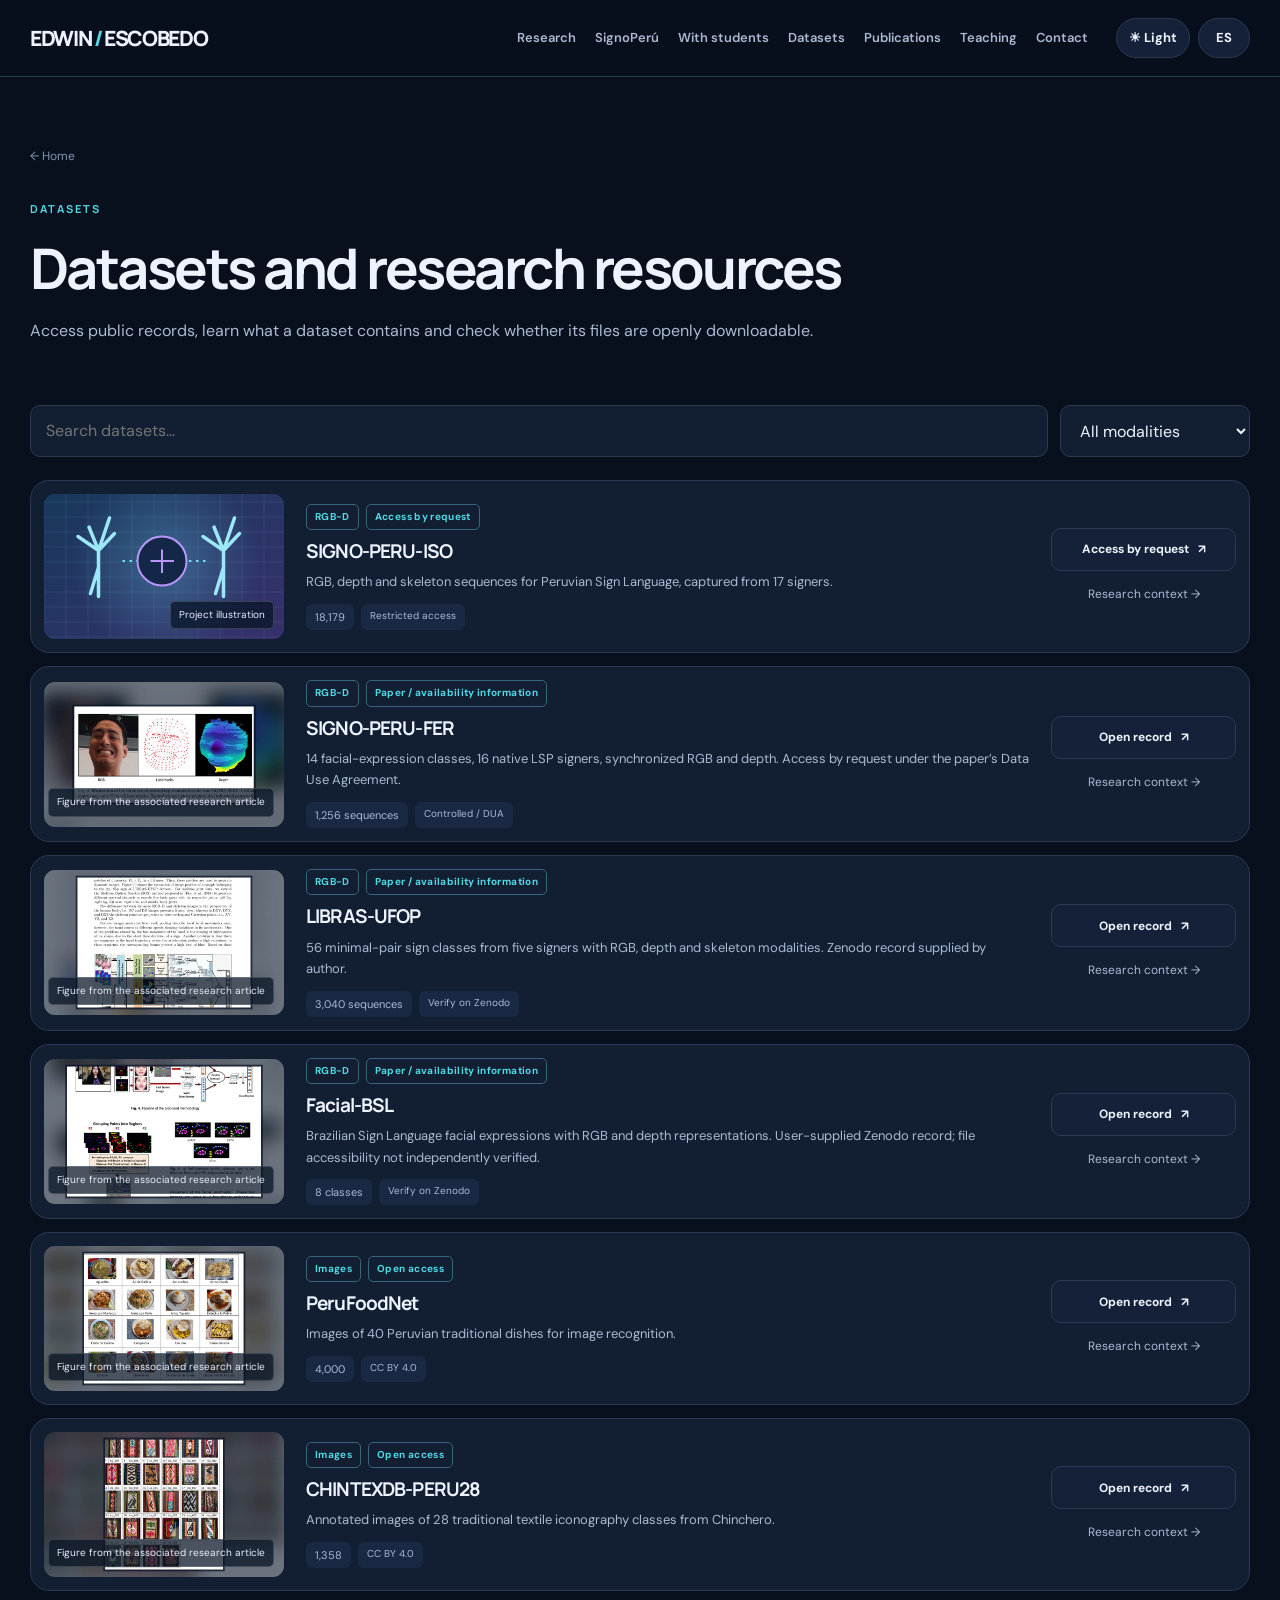
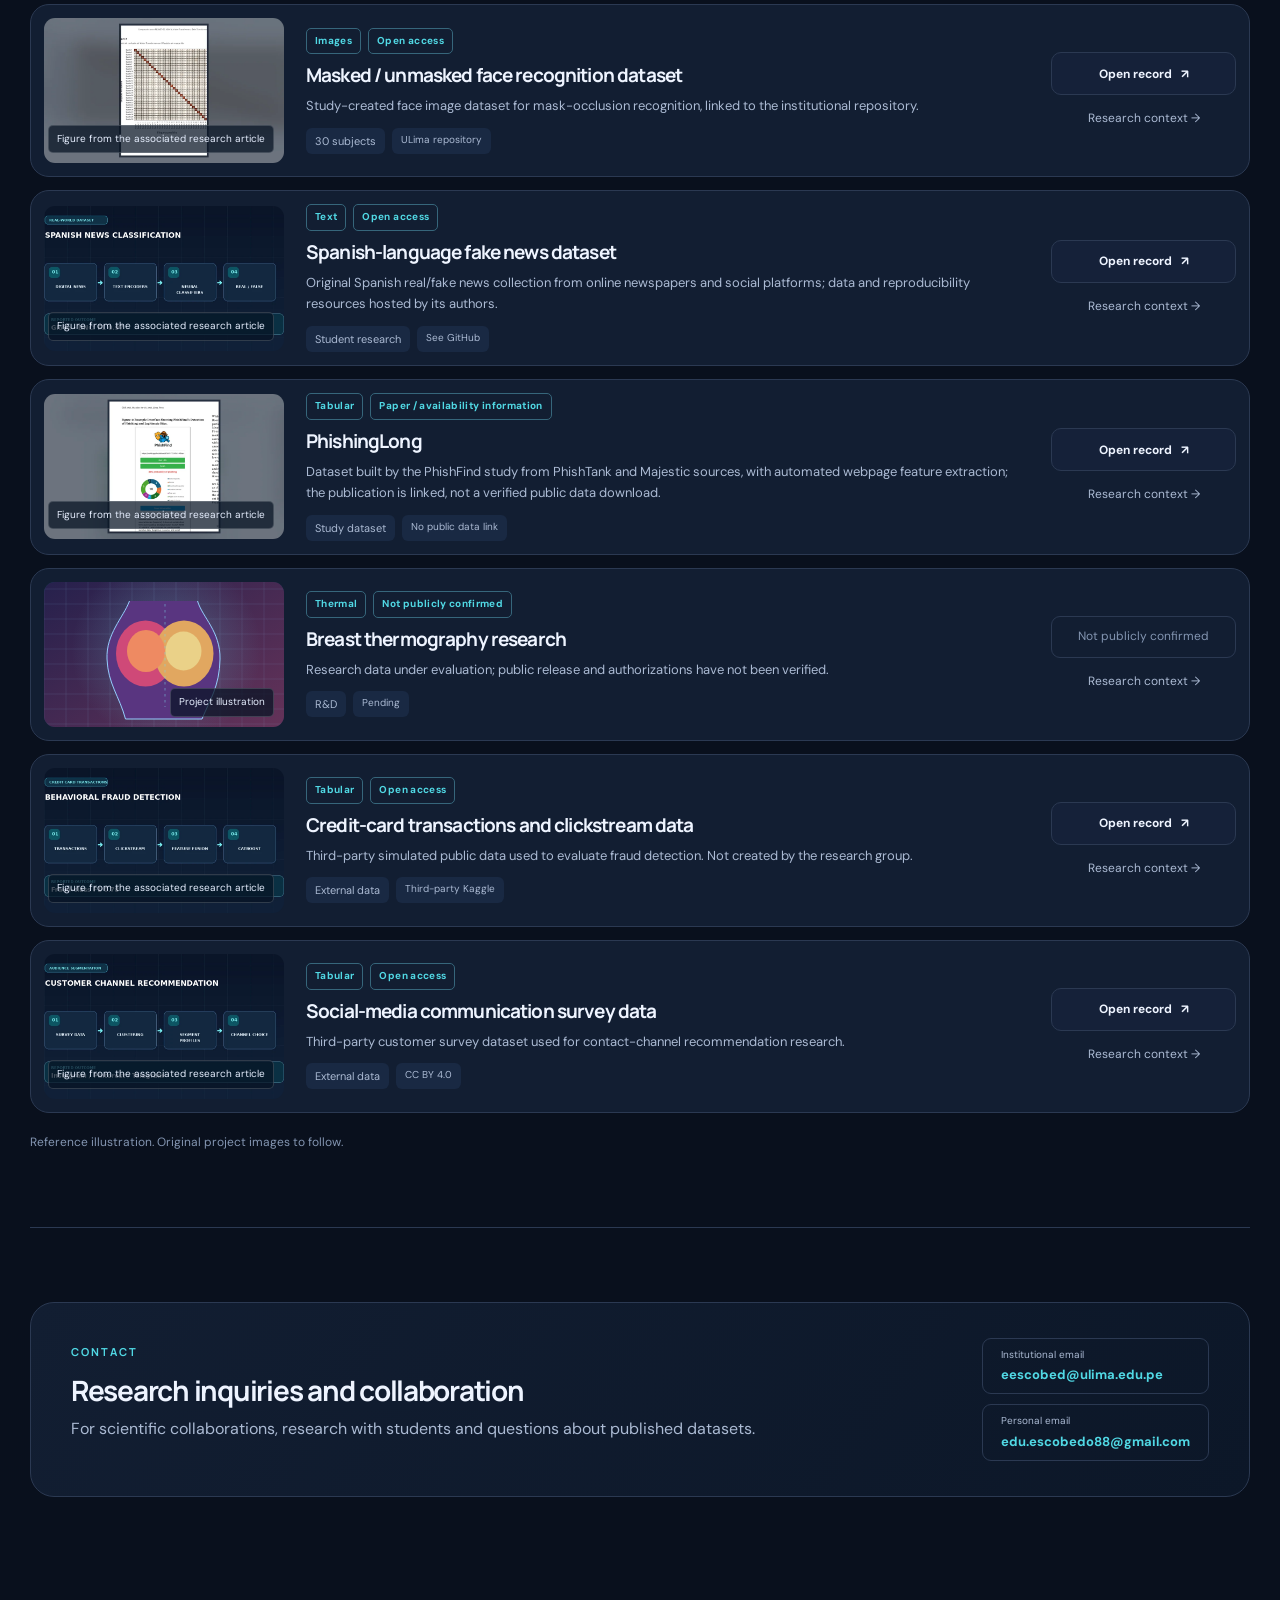
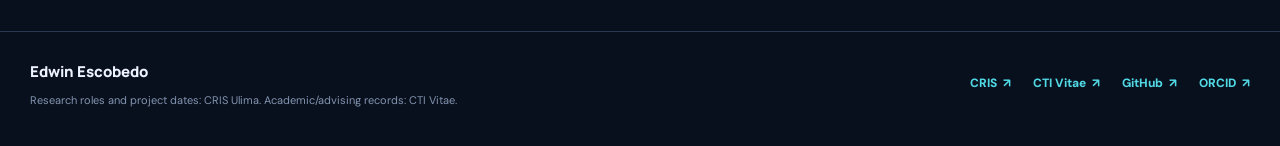
==== commit 634efa24: "Publish V7: SignoPeru, UFOP doctoral LIBRAS and STEM_Play research-first portfolio with sourced figu" ====
--- a/datasets.html
+++ b/datasets.html
@@ -11,9 +11,9 @@
 <link rel="canonical" href="https://edwinescobedo.github.io/datasets.html">
 <title>Datasets | Edwin Escobedo</title>
 <link rel="icon" href="assets/icon.svg" type="image/svg+xml">
-<link rel="stylesheet" href="style.css?v=5.0">
-<script src="content.js?v=5.0" defer></script>
-<script src="app.js?v=5.0" defer></script>
+<link rel="stylesheet" href="style.css?v=7.0">
+<script src="content.js?v=7.0" defer></script>
+<script src="app.js?v=7.0" defer></script>
 </head>
 <body data-page="datasets">
 <div id="site-header"></div>
--- a/style.css
+++ b/style.css
@@ -20,3 +20,9 @@
 @media(max-width:650px){.shell{width:calc(100% - 30px)}.brand{font-size:17px}.switches{gap:5px}.switch{padding:8px 10px;min-width:auto}.switch span{display:none}.hero{padding:37px 0 43px}.hero h1{font-size:clamp(35px,10vw,48px)}.hero-content>p{font-size:15px}.author-inline{margin-bottom:22px}.hero-project-image{height:200px}.section{padding:54px 0}.section-head{display:block;margin-bottom:21px}.section-head .button{margin-top:20px}.section-head h2{font-size:29px}.research-grid,.catalog-grid,.signo-grid,.student-grid,.thesis-grid{grid-template-columns:1fr}.research-card.featured-card{grid-column:auto;display:flex;flex-direction:column}.featured-card .card-image{order:0;height:200px}.featured-card .research-copy{padding:22px;order:1}.featured-card .research-copy h3{font-size:23px}.research-card .card-image{height:190px}.signo-grid{gap:15px}.stage-card .visual{height:185px}.student-card{flex-direction:row;min-height:0}.student-visual{width:32%;height:auto}.student-copy{padding:18px}.student-copy h3{font-size:16px}.student-copy p{font-size:12px}.dataset-row{grid-template-columns:110px minmax(0,1fr);gap:13px}.dataset-photo .visual{height:120px}.dataset-info h3{font-size:16px}.dataset-info p{font-size:12px}.dataset-info .card-meta{font-size:9px}.dataset-action{grid-column:1/-1}.publication-row{grid-template-columns:46px 1fr;gap:10px}.publication-row>div:last-child{grid-column:2}.publication-row h3{font-size:13px}.about-flex,.footer-wrap{display:block}.about-flex .button{margin-top:22px}.footer-links{margin-top:19px}.contact-card{padding:22px;grid-template-columns:1fr}.contact-card h2{font-size:24px}.contact-mails{min-width:0}.contact-mails strong{overflow-wrap:anywhere}.page-hero{padding:44px 0 20px}.page-hero h1{font-size:34px}.filter-bar{flex-direction:column}.filter-bar select{min-width:0}.detail-hero{grid-template-columns:1fr}.detail-hero>.visual{height:240px}.detail-heading h1{font-size:36px}.detail-body{gap:23px}.case-sections article{display:block}.case-sections h2{margin-top:12px}.case-sections p{margin-top:10px}.teaching-flex{grid-template-columns:1fr}}
 @media(max-width:420px){.student-card{flex-direction:column}.student-visual{width:100%;height:160px}.student-copy{padding:20px}}
 @media(prefers-reduced-motion:reduce){*,*:before,*:after{scroll-behavior:auto!important;animation:none!important;transition:none!important}}
+
+/* V7 — research programmes take precedence over the personal CV. */
+.hero-v7{min-height:580px;grid-template-columns:1.18fr .85fr;gap:56px;padding:88px 0 100px}.hero-v7 .hero-content h1{font-size:clamp(42px,4.75vw,70px);letter-spacing:-.058em;line-height:1.13;max-width:750px}.hero-v7 .author-inline{margin-bottom:26px}.hero-v7 .hero-content>p{max-width:710px}.hero-v7-visual{align-self:stretch;max-height:510px}.hero-v7-visual .hero-project-image{height:390px}.hero-v7-visual .visual figcaption{font-size:10px}.hero-v7-visual .hero-project-caption{background:var(--card)}.line-jump{display:flex;flex-wrap:wrap;gap:8px;margin-top:39px}.line-jump>a{font-size:12px;font-weight:700;padding:9px 12px;border:1px solid var(--border);border-radius:24px;background:var(--card);color:var(--muted);transition:background .2s,border-color .2s}.line-jump>a:hover{color:var(--text);border-color:var(--accent)}.line-jump span{color:var(--accent)}.priority-section{border-top:1px solid var(--border)}.priority-section .section-head h2,.section#libras h2,.section#stemplay h2{font-size:clamp(36px,4.1vw,60px)}.signo-grid{gap:16px}.signo-grid .stage-card{border-top:2px solid var(--accent)}.research-output{display:grid;grid-template-columns:260px 1fr;gap:22px;align-items:center;background:var(--card);border:1px solid var(--border);border-radius:var(--radius);padding:14px;margin-top:19px}.research-output>.visual,.research-output>div>.visual{height:160px;border-radius:11px}.research-output>div:nth-child(2){padding:12px 14px}.research-output h3{margin:8px 0}.research-output p{color:var(--muted);font-size:14px;margin-bottom:0}.research-feature{display:grid;grid-template-columns:1.05fr 1fr;border:1px solid var(--border);border-radius:var(--radius);overflow:hidden;background:var(--card);min-height:420px}.feature-copy{padding:clamp(24px,4vw,53px);display:flex;align-items:flex-start;flex-direction:column;justify-content:center}.feature-copy h3{font-size:clamp(27px,3.2vw,42px);margin:8px 0 18px;max-width:540px}.feature-copy>p{color:var(--muted);font-size:15px;line-height:1.8}.feature-result{border-left:2px solid var(--accent);padding-left:16px;margin-top:10px}.feature-result>span{font:700 11px Manrope,sans-serif;letter-spacing:.08em;text-transform:uppercase;color:var(--accent)}.feature-result p{font-size:13px;color:var(--muted);margin:8px 0 0}.feature-image{min-height:420px;display:block}.feature-image .visual{height:100%;border-radius:0}.feature-image img{object-fit:cover}.continuation{display:flex;align-items:start;gap:22px;padding:20px 0;border-bottom:1px solid var(--border)}.continuation>span{min-width:215px;padding-top:6px}.continuation p{margin:0;color:var(--muted);font-size:14px;max-width:740px}.followup-card{display:grid;grid-template-columns:320px 1fr;gap:28px;border:1px solid var(--border);background:var(--card);border-radius:var(--radius);padding:15px;margin-top:24px;min-height:270px;align-items:center}.followup-card>a>.visual{height:240px;border-radius:10px}.followup-card>div>h3{font-size:25px;margin:10px 0}.followup-card>div>p{color:var(--muted);font-size:14px;line-height:1.7}.line-grid{display:grid;grid-template-columns:repeat(3,minmax(0,1fr));gap:18px}.line-grid .research-card .card-image{height:210px}.line-grid.student-preview{grid-template-columns:repeat(4,minmax(0,1fr))}.line-grid.student-preview .card-image{height:165px}.line-grid.student-preview .research-copy{padding:18px}.line-grid.student-preview h3{font-size:16px}.line-grid.student-preview .research-copy p{font-size:12.5px}.catalog-jump{margin-top:0;margin-bottom:22px}.catalog-grid .research-card{width:100%}.dataset-info .dataset-tags span:last-child{font-size:10px}.about-strip{border-top:1px solid var(--border)}.research-feature .visual img,.followup-card .visual img{object-position:center}.section.special-section+.section.shell{border-top:0}.research-output .eyebrow{margin-bottom:4px}.hero-v7 .hero-project-caption{min-height:115px}.student-preview .card-bottom{margin-top:auto}.student-preview .card-bottom small{display:none}
+@media(max-width:1040px){.line-grid.student-preview{grid-template-columns:repeat(2,minmax(0,1fr))}.hero-v7{gap:26px}.research-feature{min-height:340px}.feature-image{min-height:340px}.followup-card{grid-template-columns:270px 1fr}}
+@media(max-width:760px){.hero-v7{grid-template-columns:1fr;padding:51px 0 64px;min-height:0}.hero-v7 .hero-content h1{font-size:clamp(39px,8vw,56px)}.hero-v7-visual{max-height:350px}.hero-v7-visual .hero-project-image{height:235px}.hero-v7 .line-jump{margin-top:24px}.research-feature{grid-template-columns:1fr}.feature-image{order:-1;min-height:230px;height:230px}.feature-copy{padding:24px}.feature-copy h3{font-size:28px}.research-output{grid-template-columns:1fr}.research-output>div>.visual{height:220px}.followup-card{grid-template-columns:1fr;gap:10px}.followup-card>a>.visual{height:220px}.followup-card>div{padding:10px 12px 16px}.continuation{flex-direction:column;gap:7px}.line-grid,.line-grid.student-preview{grid-template-columns:1fr}.signo-grid{grid-template-columns:1fr}.priority-section .section-head h2,.section#libras h2,.section#stemplay h2{font-size:36px}.line-grid.student-preview .card-image{height:205px}}
+@media (prefers-reduced-motion:reduce){*,*::before,*::after{scroll-behavior:auto!important;transition-duration:.01ms!important;animation-duration:.01ms!important}}
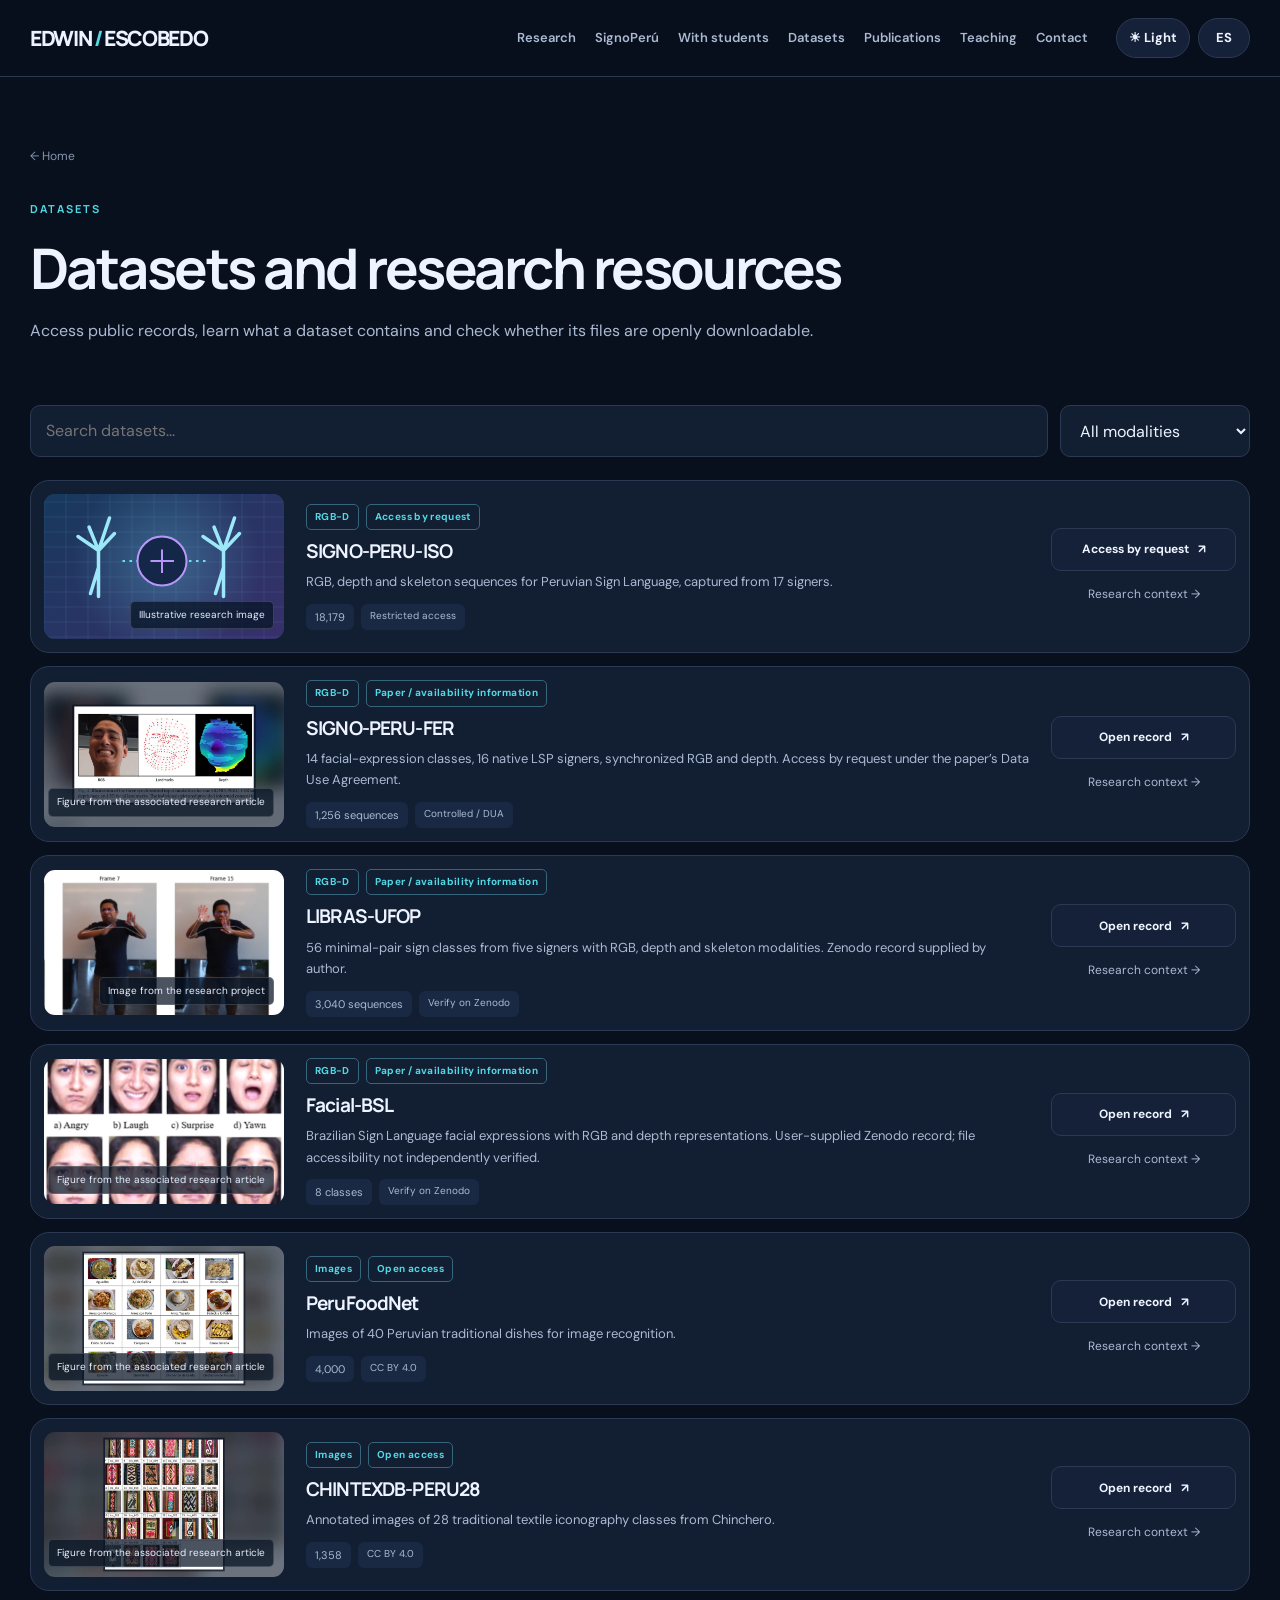
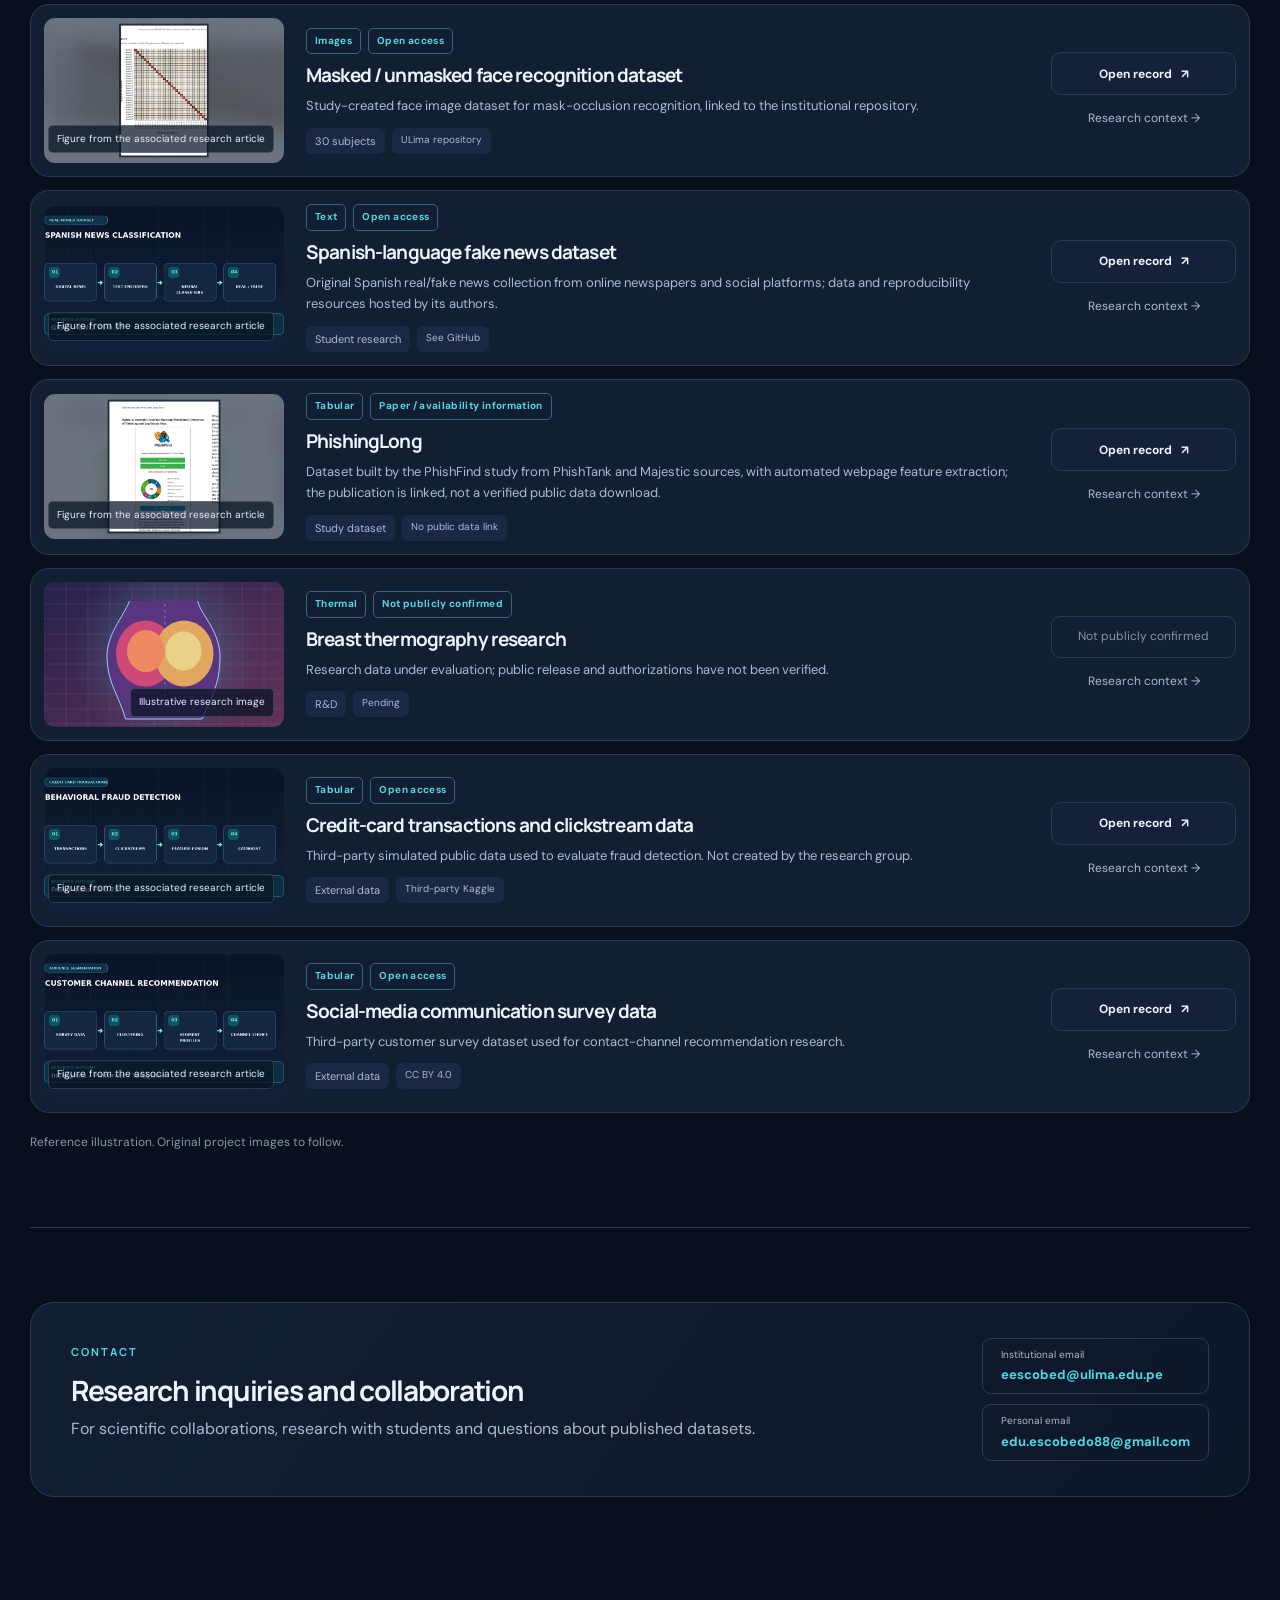
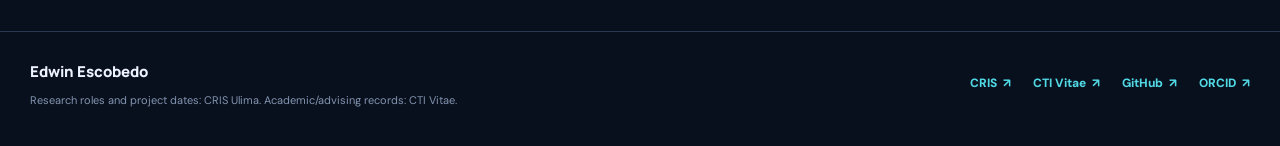
==== commit 046d9e82: "V8: Group LIBRAS-UFOP and Facial-BSL under one research section with real project imagery" ====
--- a/datasets.html
+++ b/datasets.html
@@ -11,9 +11,9 @@
 <link rel="canonical" href="https://edwinescobedo.github.io/datasets.html">
 <title>Datasets | Edwin Escobedo</title>
 <link rel="icon" href="assets/icon.svg" type="image/svg+xml">
-<link rel="stylesheet" href="style.css?v=7.0">
-<script src="content.js?v=7.0" defer></script>
-<script src="app.js?v=7.0" defer></script>
+<link rel="stylesheet" href="style.css?v=8.0">
+<script src="content.js?v=8.0" defer></script>
+<script src="app.js?v=8.0" defer></script>
 </head>
 <body data-page="datasets">
 <div id="site-header"></div>
--- a/style.css
+++ b/style.css
@@ -26,3 +26,24 @@
 @media(max-width:1040px){.line-grid.student-preview{grid-template-columns:repeat(2,minmax(0,1fr))}.hero-v7{gap:26px}.research-feature{min-height:340px}.feature-image{min-height:340px}.followup-card{grid-template-columns:270px 1fr}}
 @media(max-width:760px){.hero-v7{grid-template-columns:1fr;padding:51px 0 64px;min-height:0}.hero-v7 .hero-content h1{font-size:clamp(39px,8vw,56px)}.hero-v7-visual{max-height:350px}.hero-v7-visual .hero-project-image{height:235px}.hero-v7 .line-jump{margin-top:24px}.research-feature{grid-template-columns:1fr}.feature-image{order:-1;min-height:230px;height:230px}.feature-copy{padding:24px}.feature-copy h3{font-size:28px}.research-output{grid-template-columns:1fr}.research-output>div>.visual{height:220px}.followup-card{grid-template-columns:1fr;gap:10px}.followup-card>a>.visual{height:220px}.followup-card>div{padding:10px 12px 16px}.continuation{flex-direction:column;gap:7px}.line-grid,.line-grid.student-preview{grid-template-columns:1fr}.signo-grid{grid-template-columns:1fr}.priority-section .section-head h2,.section#libras h2,.section#stemplay h2{font-size:36px}.line-grid.student-preview .card-image{height:205px}}
 @media (prefers-reduced-motion:reduce){*,*::before,*::after{scroll-behavior:auto!important;transition-duration:.01ms!important;animation-duration:.01ms!important}}
+
+/* V8 — single LIBRAS programme with two peer research studies. */
+.libras-section .section-head h2{font-size:clamp(36px,4.1vw,60px)}
+.libras-section .section-head{margin-bottom:23px}
+.libras-studies{display:grid;grid-template-columns:repeat(2,minmax(0,1fr));gap:20px;align-items:stretch}
+.libras-study{border:1px solid var(--border);border-radius:var(--radius);background:var(--card);overflow:hidden;min-width:0;display:flex;flex-direction:column;transition:border-color .2s ease,transform .2s ease}
+.libras-study:hover{border-color:var(--accent);transform:translateY(-2px)}
+.libras-study-visual{display:block;height:245px;overflow:hidden;background:#0d2033}
+.libras-study-visual .visual{height:100%;background:linear-gradient(125deg,#143b4e,#10213e)}
+.libras-study-visual .visual img{object-fit:contain;object-position:center}
+.libras-study-body{display:flex;flex-direction:column;flex:1;gap:8px;padding:24px 25px 25px}
+.libras-study-meta{display:flex;align-items:center;justify-content:space-between;gap:10px}
+.libras-study-year{font-size:12px;color:var(--faint);font-weight:700;white-space:nowrap}
+.libras-study h3{font-family:Manrope,sans-serif;font-size:clamp(21px,2.1vw,27px);line-height:1.27;letter-spacing:-.03em;margin:9px 0 0}
+.libras-study h3 a:hover{color:var(--accent)}
+.libras-study-body>p{font-size:14px;line-height:1.75;color:var(--muted);margin:0}
+.libras-study .libras-study-metrics{color:var(--accent);font-weight:700;font-size:12px;letter-spacing:.015em;margin-top:4px}
+.libras-study .actions{margin-top:auto;padding-top:12px;display:flex;flex-wrap:wrap;gap:10px}
+.libras-study .button{font-size:12px;padding:10px 13px;white-space:normal}
+@media(max-width:820px){.libras-study-visual{height:205px}.libras-study-body{padding:20px}.libras-study .actions{gap:6px}}
+@media(max-width:650px){.libras-studies{grid-template-columns:1fr}.libras-study-visual{height:215px}.libras-study-body{padding:20px 22px 24px}}
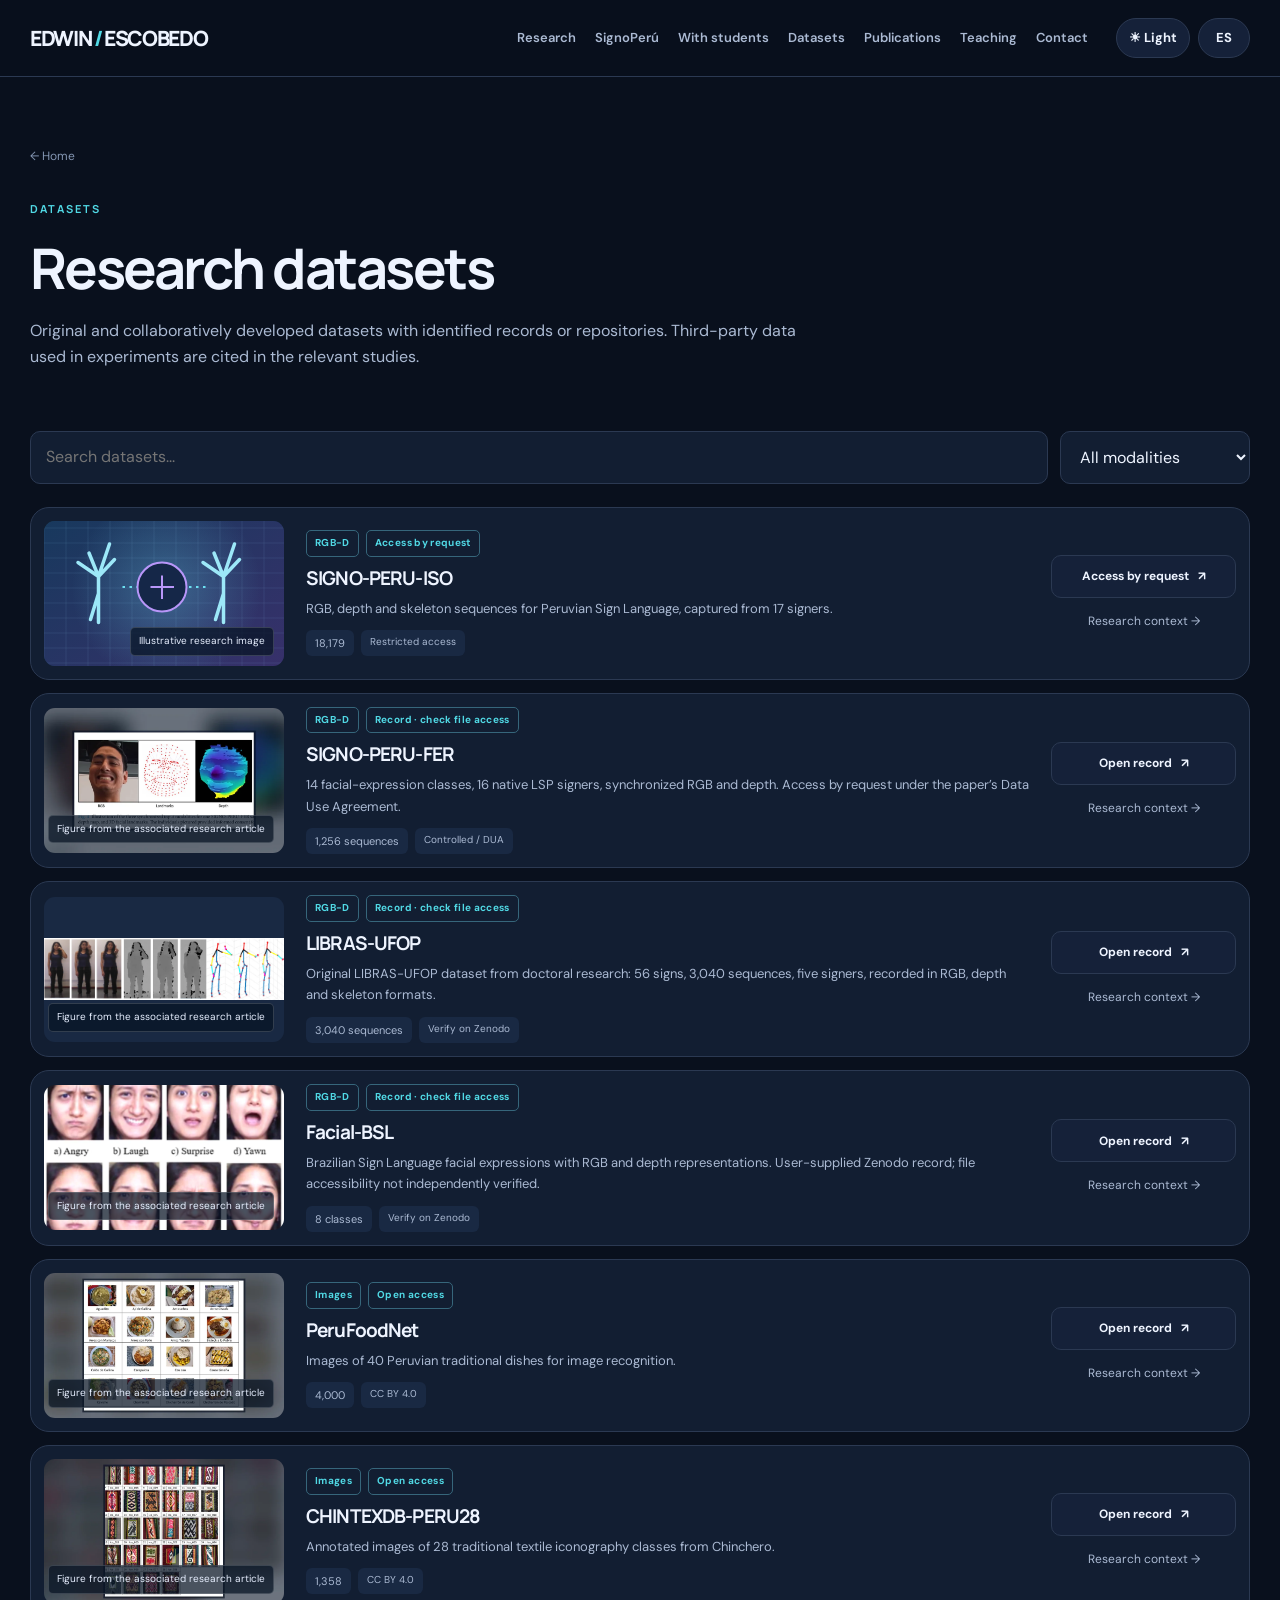
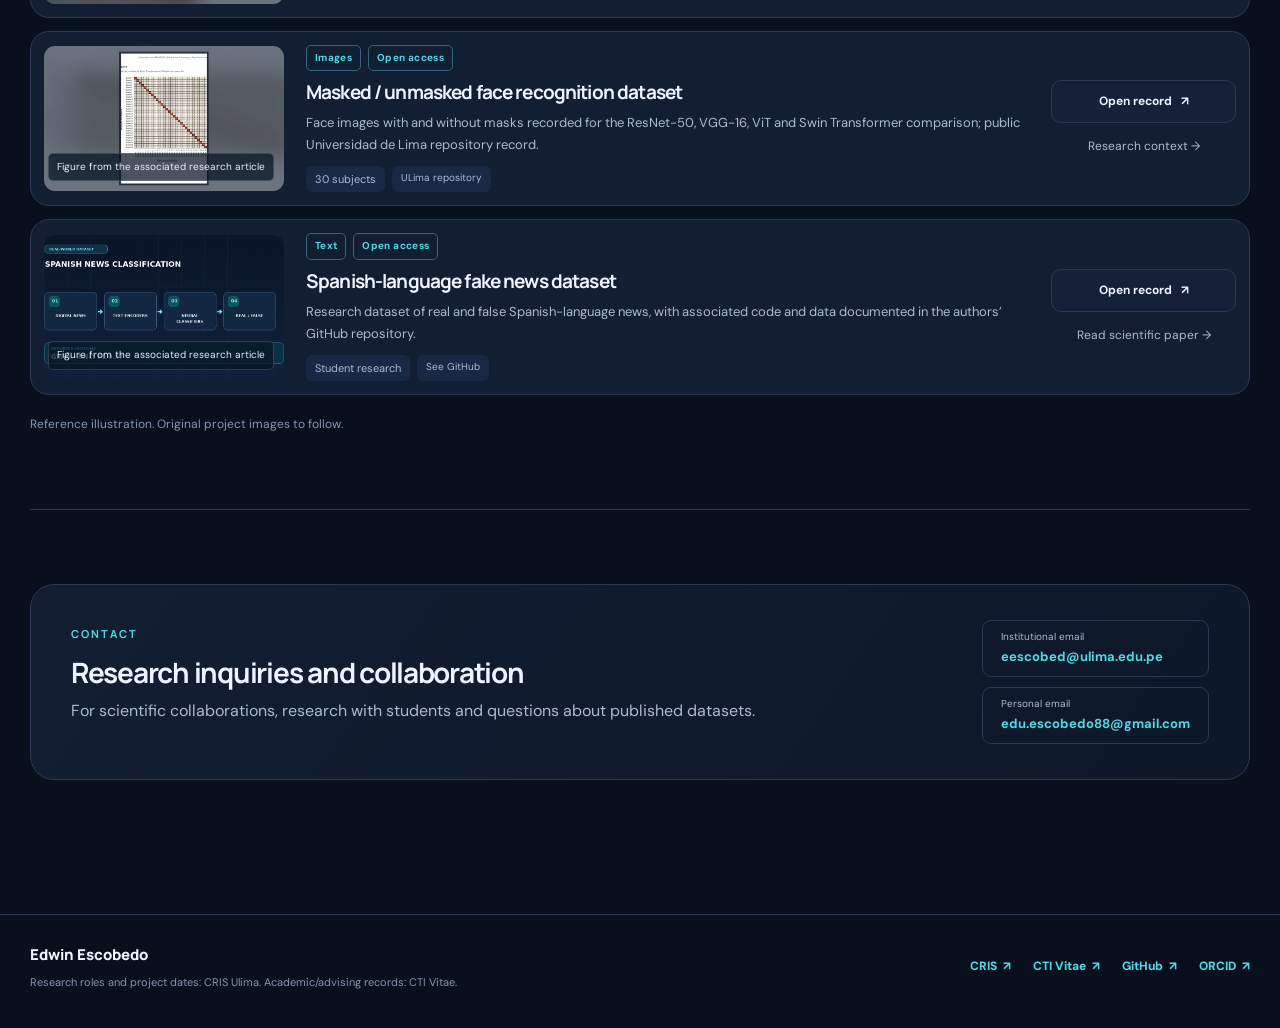
==== commit 52fc024b: "V9: Use original UFOP research figures and thermography app video frames; audit dataset catalogue an" ====
--- a/datasets.html
+++ b/datasets.html
@@ -11,9 +11,9 @@
 <link rel="canonical" href="https://edwinescobedo.github.io/datasets.html">
 <title>Datasets | Edwin Escobedo</title>
 <link rel="icon" href="assets/icon.svg" type="image/svg+xml">
-<link rel="stylesheet" href="style.css?v=8.0">
-<script src="content.js?v=8.0" defer></script>
-<script src="app.js?v=8.0" defer></script>
+<link rel="stylesheet" href="style.css?v=9.0">
+<script src="content.js?v=9.0" defer></script>
+<script src="app.js?v=9.0" defer></script>
 </head>
 <body data-page="datasets">
 <div id="site-header"></div>
--- a/style.css
+++ b/style.css
@@ -47,3 +47,16 @@
 .libras-study .button{font-size:12px;padding:10px 13px;white-space:normal}
 @media(max-width:820px){.libras-study-visual{height:205px}.libras-study-body{padding:20px}.libras-study .actions{gap:6px}}
 @media(max-width:650px){.libras-studies{grid-template-columns:1fr}.libras-study-visual{height:215px}.libras-study-body{padding:20px 22px 24px}}
+
+/* V9: faithful source figures, application screenshots and research galleries */
+.detail-gallery{display:grid;grid-template-columns:repeat(2,minmax(0,1fr));gap:20px}
+.detail-gallery figure{margin:0;border:1px solid var(--border);background:var(--card);border-radius:var(--radius);padding:14px;overflow:hidden}
+.detail-gallery img{display:block;width:100%;height:315px;object-fit:contain;border-radius:10px;background:var(--surface2)}
+.detail-gallery figcaption{font-size:12px;line-height:1.65;color:var(--muted);margin-top:12px}
+/* Full research screenshots should not be cropped when displayed as project images. */
+.detail-hero .visual:has(img[src*="breast-thermography-"]) img,
+.research-card .visual:has(img[src*="breast-thermography-"]) img,
+.detail-hero .visual:has(img[src*="libras-ufop-"]) img,
+.libras-study-visual .visual:has(img[src*="libras-ufop-"]) img,
+.dataset-row .visual:has(img[src*="libras-ufop-"]) img{object-fit:contain;background:var(--surface2)}
+@media(max-width:690px){.detail-gallery{grid-template-columns:1fr}.detail-gallery img{height:260px}}
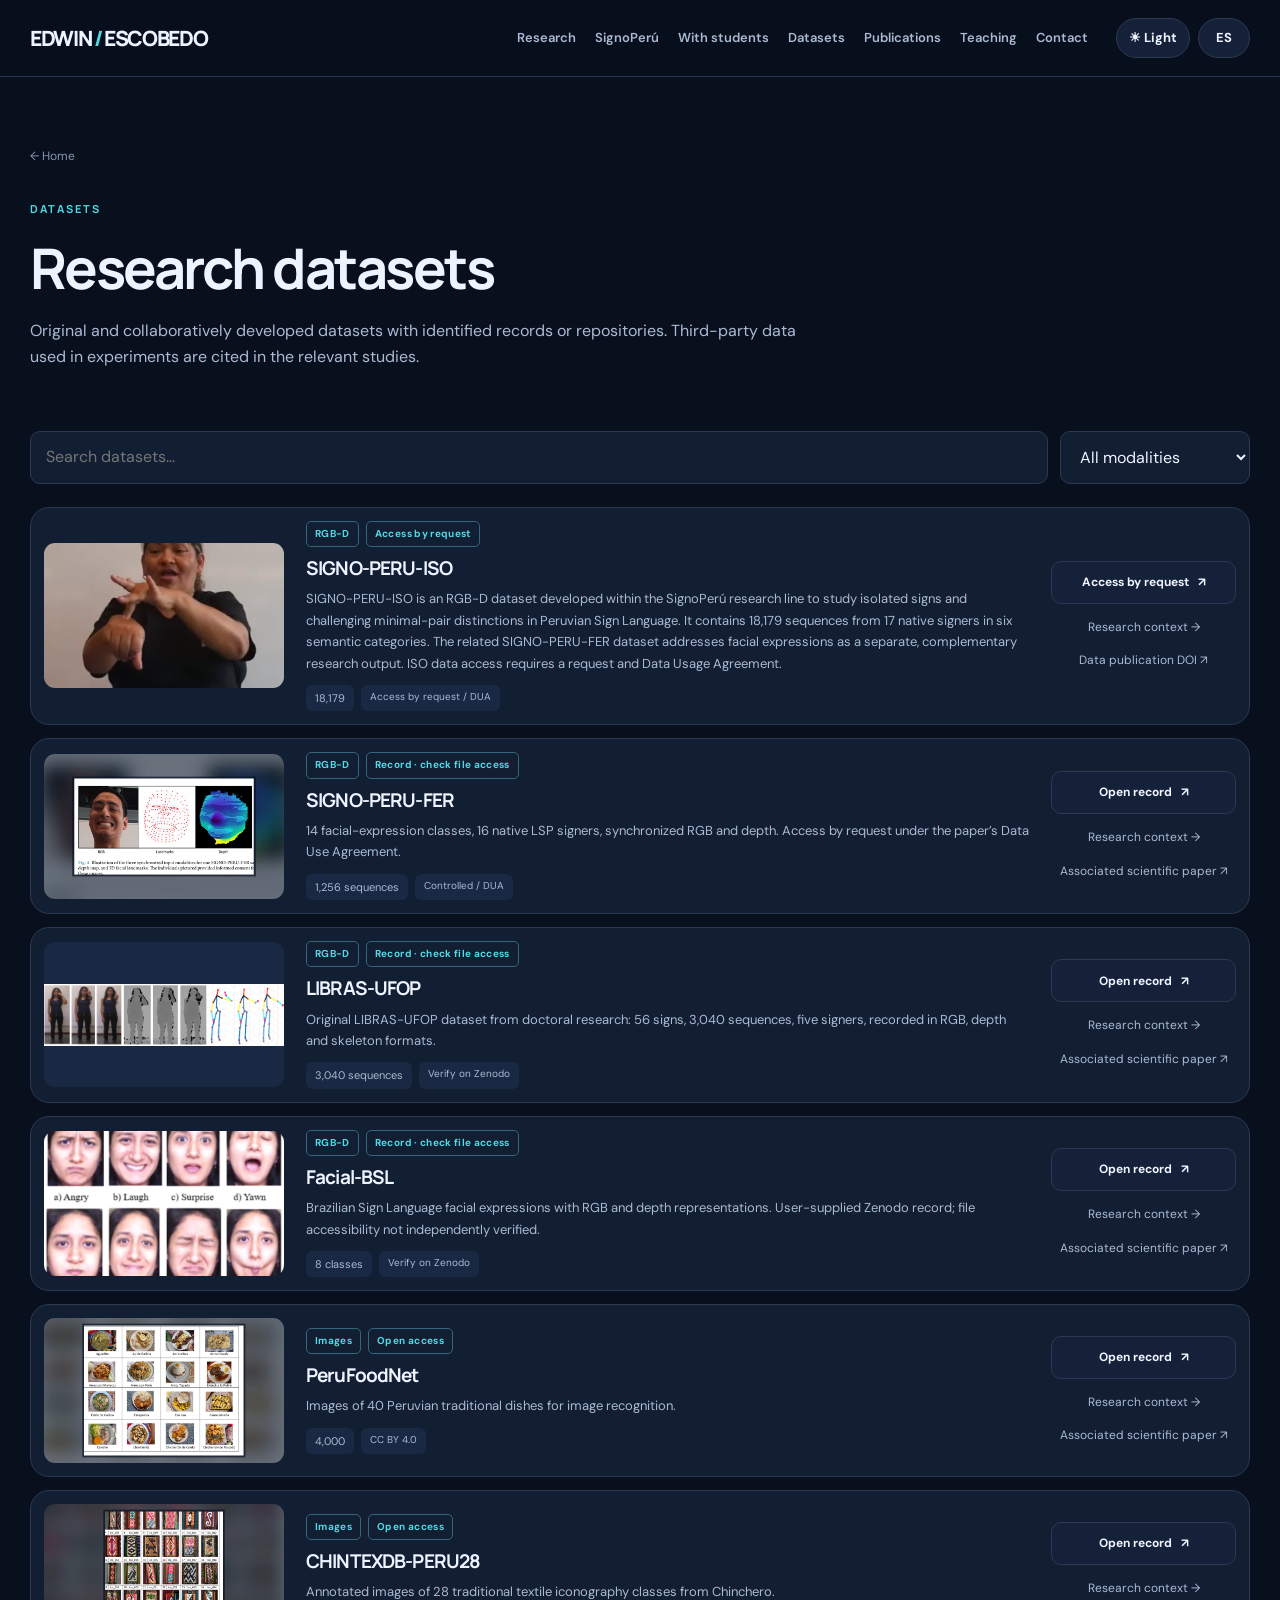
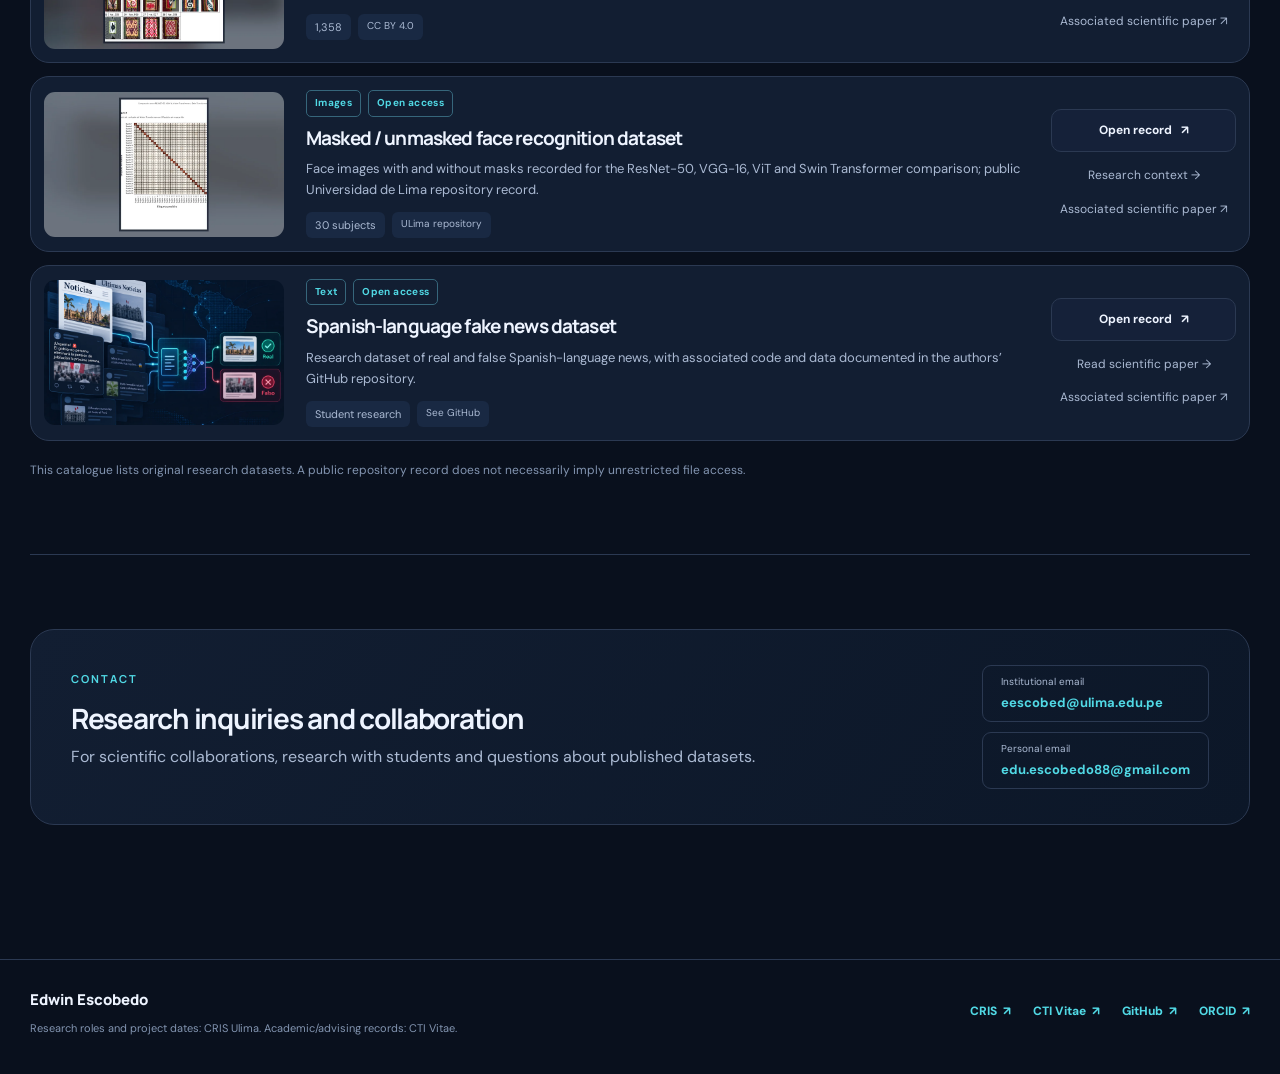
==== commit f1105751: "Install Google Analytics 4 measurement G-ZZG1BCZMT7 on datasets.html" ====
--- a/datasets.html
+++ b/datasets.html
@@ -14,6 +14,14 @@
 <link rel="stylesheet" href="style.css?v=9.0">
 <script src="content.js?v=9.0" defer></script>
 <script src="app.js?v=9.0" defer></script>
+<!-- Google Analytics 4: academic portfolio -->
+<script async src="https://www.googletagmanager.com/gtag/js?id=G-ZZG1BCZMT7"></script>
+<script>
+  window.dataLayer = window.dataLayer || [];
+  function gtag(){dataLayer.push(arguments);}
+  gtag('js', new Date());
+  gtag('config', 'G-ZZG1BCZMT7');
+</script>
 </head>
 <body data-page="datasets">
 <div id="site-header"></div>
--- a/style.css
+++ b/style.css
@@ -60,3 +60,78 @@
 .libras-study-visual .visual:has(img[src*="libras-ufop-"]) img,
 .dataset-row .visual:has(img[src*="libras-ufop-"]) img{object-fit:contain;background:var(--surface2)}
 @media(max-width:690px){.detail-gallery{grid-template-columns:1fr}.detail-gallery img{height:260px}}
+
+/* V10: Keep publication credits available without covering scientific figures. */
+.visual figcaption{opacity:0;transform:translateY(5px);pointer-events:none;transition:opacity .18s ease,transform .18s ease}
+.visual:hover figcaption,.visual:focus-within figcaption{opacity:1;transform:translateY(0)}
+@media (hover:none){.visual figcaption{display:none}}
+
+/* Preserve complete figures from source research articles rather than cropping them into decorative thumbnails. */
+.visual.scientific-figure{background:#f2f5f9}
+.visual.scientific-figure img{object-fit:contain;background:#f2f5f9;padding:12px}
+.card-image:hover .visual.scientific-figure img{transform:none}
+.visual.scientific-figure figcaption{max-width:calc(100% - 20px);background:#091527df;color:#f5f9ff}
+
+/* V12.2 | Restore expressive, animated navy dark theme; SignoPeru-inspired warm light palette */
+:root[data-theme=light]{
+ color-scheme:light;
+ --bg:#fff7ef;--bg-soft:#ffead9;--card:#fffdfb;
+ --surface:#fff0e2;--surface2:#ffe7d4;
+ --border:#ecd9ca;--text:#2e2018;--muted:#67554b;--faint:#826c60;
+ --accent:#ae491b;--accent-dark:#fff;--purple:#8e5489;
+ --shadow:0 15px 37px #70452b13;
+}
+:root[data-theme=light] .site-header{background:#fff9f3f3;border-bottom-color:#ecd8c7;box-shadow:0 4px 20px #9b613612}
+:root[data-theme=light] .brand span{color:#ed702d}
+:root[data-theme=light] .button.primary{background:linear-gradient(105deg,#bb4d18,#984014);color:#fff;border-color:transparent;box-shadow:0 8px 22px #ab532f38}
+:root[data-theme=light] .button.primary:hover{background:linear-gradient(105deg,#ce5b20,#ab4517)}
+:root[data-theme=light] .button.secondary{background:#fff7ef;border-color:#e8d2c0;color:#50382b}
+:root[data-theme=light] .button.subtle{background:#fffaf500;border-color:#e5cab7;color:#9b431b}
+:root[data-theme=light] .special-section{background:linear-gradient(125deg,#ffead9 0%,#fff1e4 51%,#ffede2 100%)}
+:root[data-theme=light] .about-strip{background:#ffecdd}
+:root[data-theme=light] .research-card,
+:root[data-theme=light] .stage-card,
+:root[data-theme=light] .libras-study,
+:root[data-theme=light] .research-feature,
+:root[data-theme=light] .dataset-row,
+:root[data-theme=light] .publication-row,
+:root[data-theme=light] .hero-visual,
+:root[data-theme=light] .student-card{background:#fffdfb;border-color:#ead8c7;box-shadow:0 10px 27px #78492c12}
+:root[data-theme=light] .research-card:hover,
+:root[data-theme=light] .stage-card:hover,
+:root[data-theme=light] .libras-study:hover{border-color:#eaac88;box-shadow:0 15px 34px #ba805221}
+:root[data-theme=light] .signo-grid .stage-card{border-top-color:#ec8b4b}
+:root[data-theme=light] .card-meta span{background:#fff1e7;border-color:#e9c7ae;color:#963d17}
+:root[data-theme=light] .eyebrow{color:#aa471c}
+:root[data-theme=light] .line-jump>a{background:#fffaf4;border-color:#e9d5c0;color:#6e5244}
+:root[data-theme=light] .line-jump>a:hover{background:#ffe7d3;border-color:#df9f7b;color:#633b26}
+:root[data-theme=light] .line-jump span{color:#b55325}
+:root[data-theme=light] .contact-card{background:linear-gradient(115deg,#fffdfb,#ffead9);border-color:#ead6bf}
+:root[data-theme=light] .contact-mails a{background:#fffaf5;border-color:#e6d2bf}
+:root[data-theme=light] .filter-bar input,
+:root[data-theme=light] .filter-bar select{background:#fffdfb;border-color:#e6d3c4;color:#3c2d22}
+:root[data-theme=light] .dataset-tags span{background:#ffead9;color:#765341}
+:root[data-theme=light] .libras-study-visual,
+:root[data-theme=light] .libras-study-visual .visual{background:#fff2e8}
+:root[data-theme=light] .visual:not(.scientific-figure){background:#fff1e6}
+:root[data-theme=light] .detail-gallery img{background:#fff4e8}
+:root[data-theme=light] .research-output,
+:root[data-theme=light] .case-aside,
+:root[data-theme=light] .teaching-panel,
+:root[data-theme=light] .teaching-aside{background:#fffdfb;border-color:#eadbcd}
+:root[data-theme=light] .site-footer{background:#fff7ef}
+:root[data-theme=dark] .special-section{background:linear-gradient(128deg,#0c1728 0%,#111b32 50%,#121a30 100%)}
+:root[data-theme=dark] .research-card:hover,
+:root[data-theme=dark] .stage-card:hover,
+:root[data-theme=dark] .libras-study:hover{box-shadow:0 15px 40px #04091aa3,0 0 0 1px #51d9e536}
+:root[data-theme=dark] .button.primary{background:linear-gradient(105deg,#52dce4,#a49bfa);color:#082135}
+.heading-actions{display:flex;align-items:center;justify-content:flex-end;gap:10px;flex-wrap:wrap}
+.heading-actions .button{white-space:nowrap}
+.visual img[src$="signoperu-iso-overview.svg"]{object-fit:contain;padding:6px;background:transparent}
+.visual img[src$="signoperu-fer-modalities.webp"]{object-fit:contain;background:#f4f4f2}
+@media(prefers-reduced-motion:no-preference){
+ .hero-v7 .hero-content{animation:portfolioEnter .72s cubic-bezier(.18,.8,.26,1) both}
+ .hero-v7-visual{animation:portfolioEnter .87s cubic-bezier(.18,.8,.26,1) both}
+ @keyframes portfolioEnter{from{opacity:0;transform:translateY(17px)}to{opacity:1;transform:translateY(0)}}
+}
+@media(max-width:650px){.heading-actions{justify-content:flex-start;margin-top:18px}.heading-actions .button{white-space:normal}}
